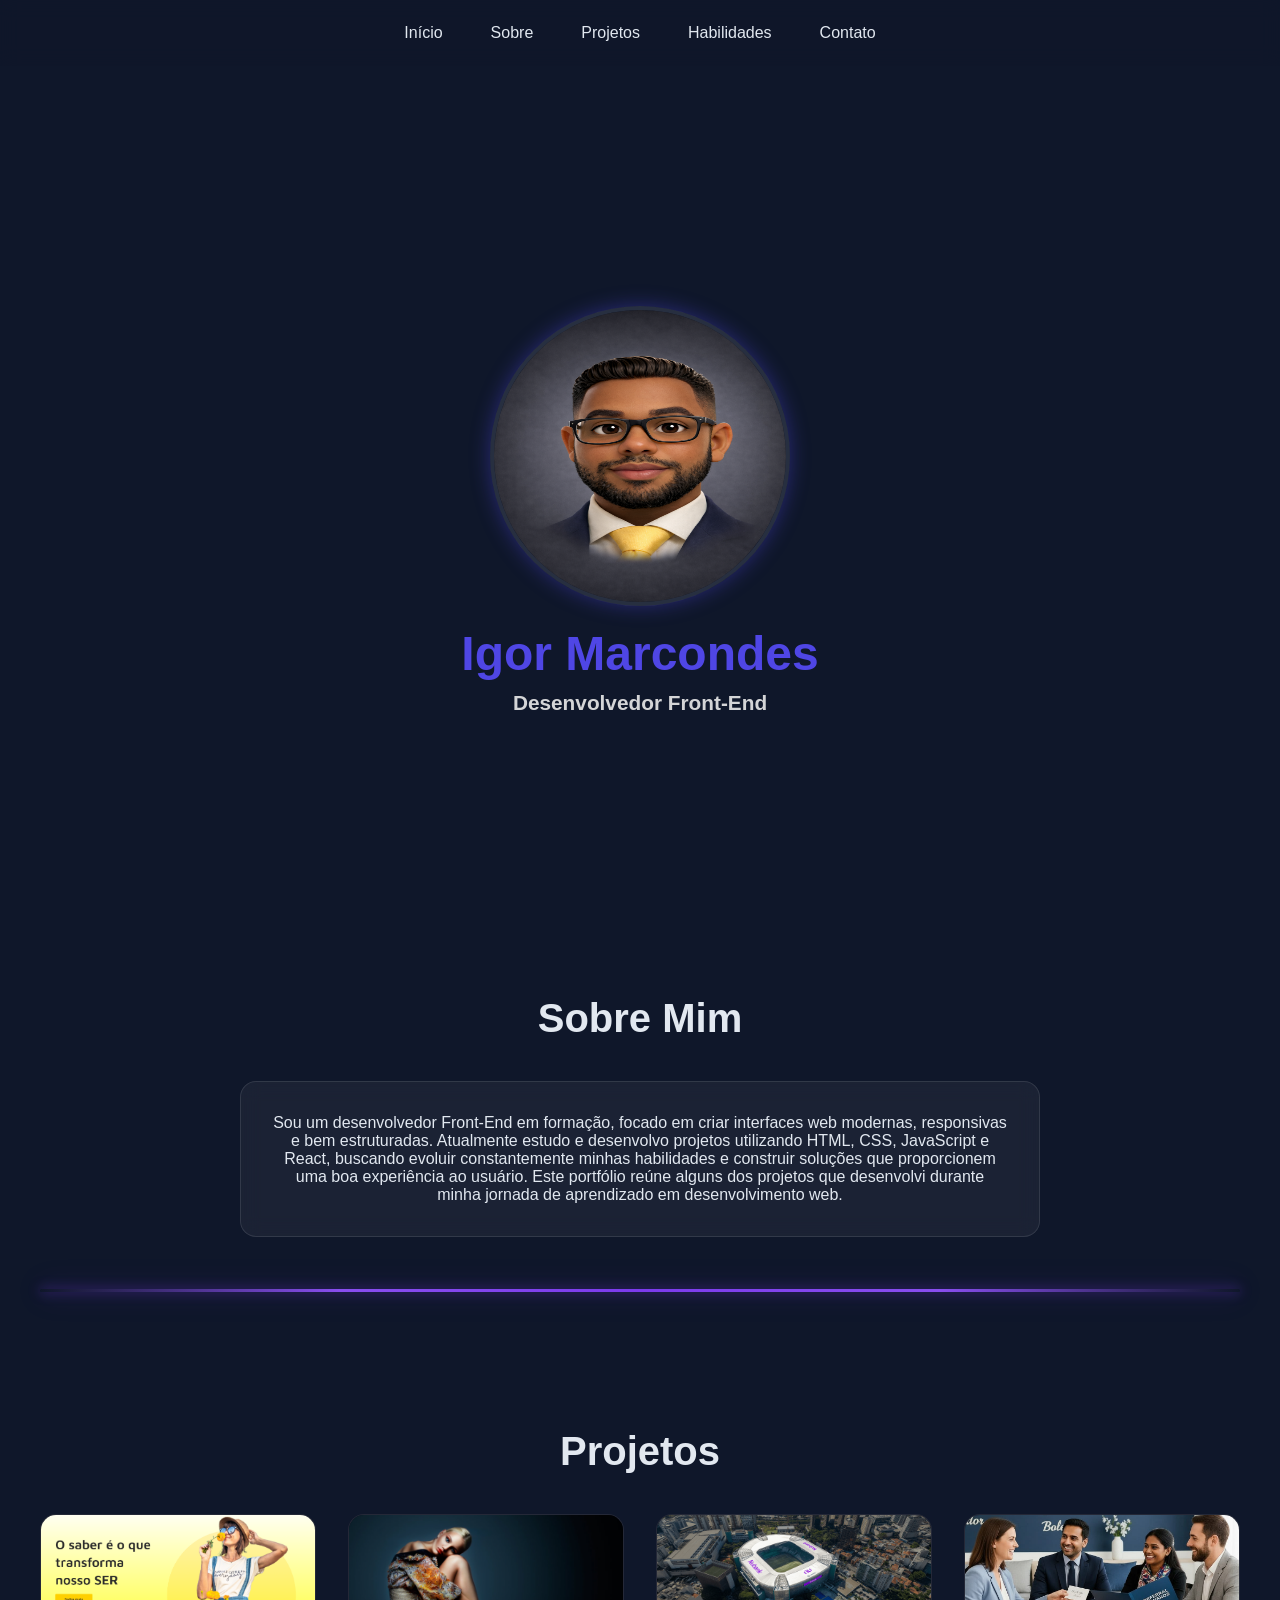
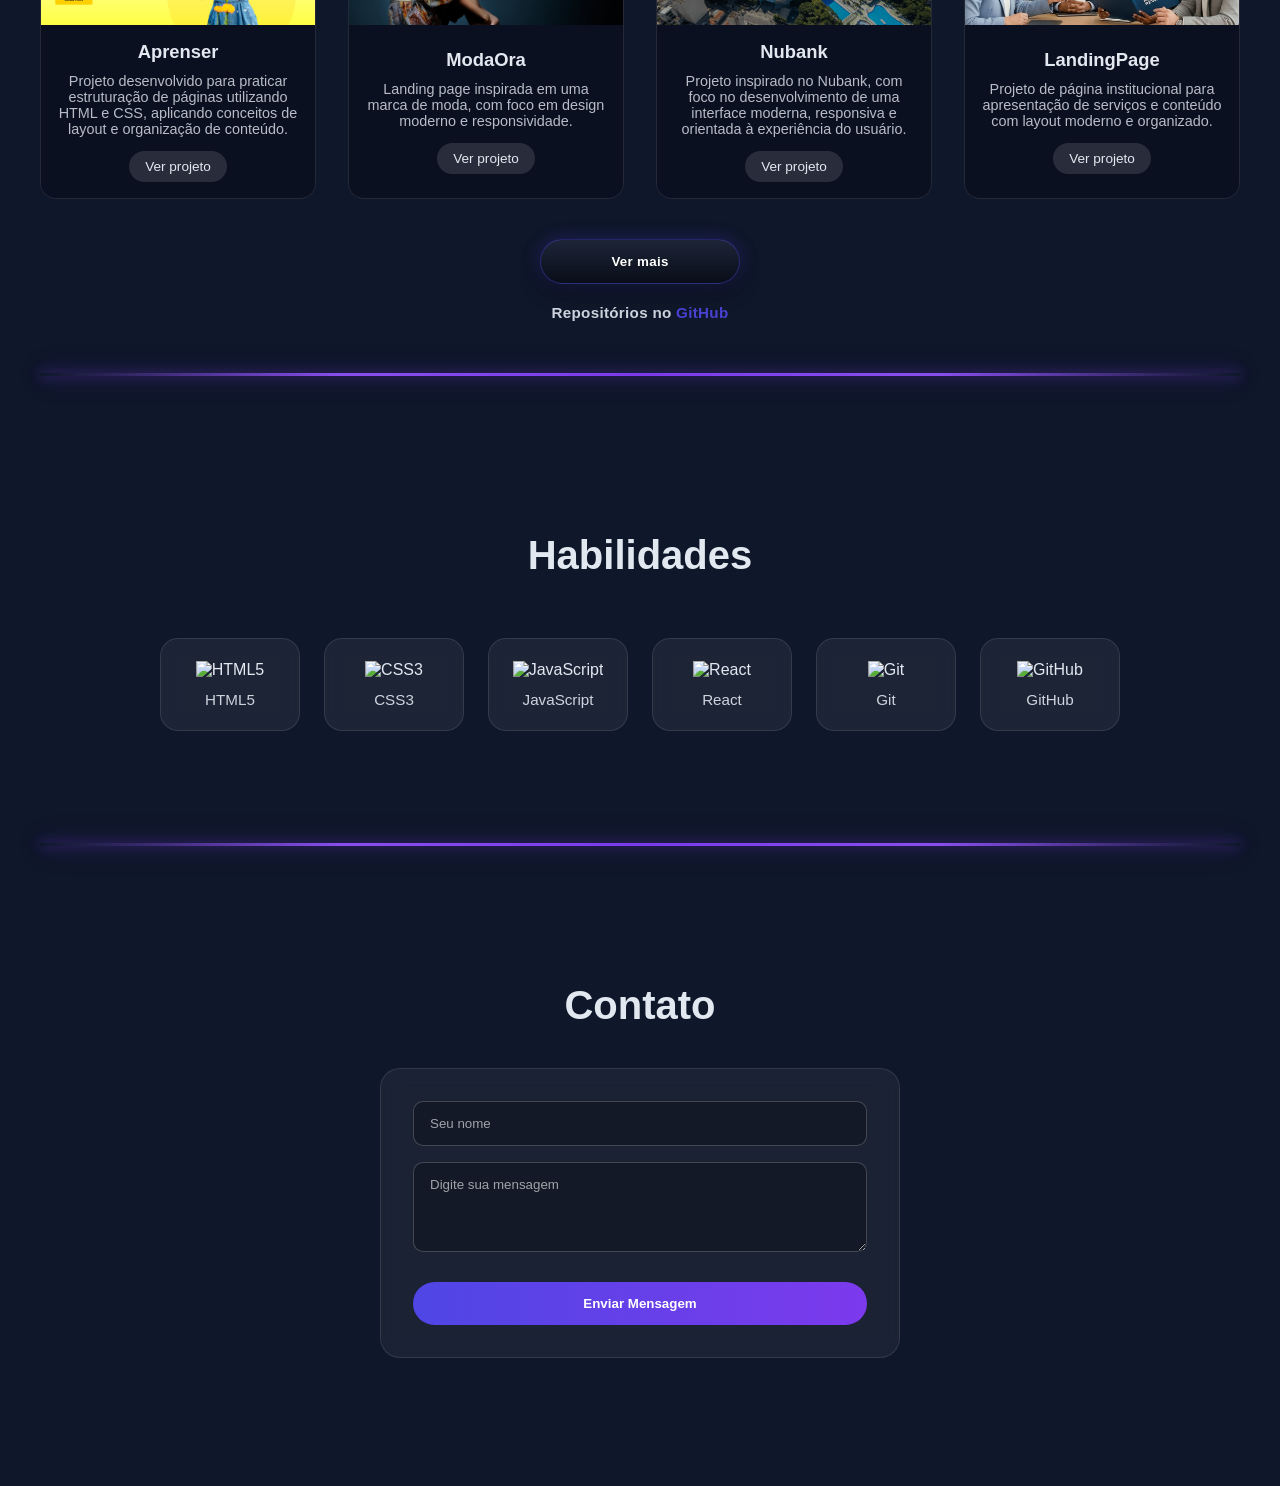
==== index.html @ 620fd0cf "commit" ====
<!DOCTYPE html>
<html lang="pt-BR">

<head>
    <meta charset="UTF-8">
    <meta name="viewport" content="width=device-width, initial-scale=1.0">
    <title>Igor Marcondes | Portfólio</title>
    <link rel="stylesheet" href="assets/css/style.css">
    <script src="assets/js/script.js" defer></script>


</head>

<body>



    <!-- ================= NAV ================= -->
    <nav class="navegacao">
        <ul class="menu">
            <li><a href="#inicio" class="menu-link">Início</a></li>
            <li><a href="#sobre" class="menu-link">Sobre</a></li>
            <li><a href="#projetos" class="menu-link">Projetos</a></li>
            <li><a href="#skills" class="menu-link">Habilidades</a></li>
            <li><a href="#contato" class="menu-link">Contato</a></li>
        </ul>
    </nav>

    <!-- ================= HEADER ================= -->
    <header id="inicio" class="cabecalho">
        <img src="assets/img/imagem05.png" alt="Foto de Igor Marcondes" class="foto-perfil">
        <h1>Igor Marcondes</h1>
        <p class="cabecalho-sub-titulo">Desenvolvedor Front-End</p>
    </header>

    <!-- ================= SOBRE ================= -->
    <section id="sobre" class="sobre">
        <h2 class="sobre-titulo">Sobre Mim</h2>
        <div class="sobre-caixa">
            <p class="sobre-paragrafo">
                Sou um desenvolvedor Front-End em formação, focado em criar interfaces web modernas, responsivas e bem
                estruturadas.
                Atualmente estudo e desenvolvo projetos utilizando HTML, CSS, JavaScript e React, buscando evoluir
                constantemente minhas habilidades e construir soluções que proporcionem uma boa experiência ao usuário.
                Este portfólio reúne alguns dos projetos que desenvolvi durante minha jornada de aprendizado em
                desenvolvimento web.
            </p>
        </div>
    </section>

    <!-- ================= PROJETOS ================= -->
    <section class="projetos" id="projetos">
        <h2 class="projetos-titulo">Projetos</h2>

        <div class="projetos-caixa">
            <!-- visíveis -->
            <a href="projetos/ProjetoAprenser/index.html" target="_blank" class="projetos-card projetos-card-link">
                <img src="assets/img/preview-aprenser.png" alt="Preview do Projeto Aprenser"
                    class="projeto-img aprenser">
                <div class="projeto-info">
                    <h3>Aprenser</h3>
                    <p>Projeto desenvolvido para praticar estruturação de páginas utilizando HTML e
                        CSS, aplicando conceitos de layout e organização de conteúdo.</p>
                    <span class="projeto-botao">Ver projeto</span>
                </div>
            </a>

            <a href="projetos/ProjetoModaOra/final/index.html" target="_blank" class="projetos-card projetos-card-link">
                <img src="assets/img/preview-modaora.png" alt="Preview do Projeto ModaOra" class="projeto-img">
                <div class="projeto-info">
                    <h3>ModaOra</h3>
                    <p>Landing page inspirada em uma marca de moda, com foco em design moderno e
                        responsividade.</p>
                    <span class="projeto-botao">Ver projeto</span>
                </div>
            </a>

            <a href="projetos/Nubank/index.html" target="_blank" class="projetos-card projetos-card-link">
                <img src="assets/img/preview.png" alt="Preview do Projeto Nubank" class="projeto-img nubank">
                <div class="projeto-info">
                    <h3>Nubank</h3>
                    <p>Projeto inspirado no Nubank, com foco no desenvolvimento de uma interface moderna, responsiva e
                        orientada à experiência do usuário.</p>
                    <span class="projeto-botao">Ver projeto</span>
                </div>
            </a>

            <a href="projetos/Landing-page/index.html" target="_blank" class="projetos-card projetos-card-link">
                <img src="assets/img/preview-land.png" alt="Projeto nossos vlore" class="projeto-img landing">
                <div class="projeto-info">
                    <h3>LandingPage</h3>
                    <p>Projeto de página institucional para apresentação de serviços e conteúdo com
                        layout moderno e organizado.</p>
                    <span class="projeto-botao">Ver projeto</span>
                </div>
            </a>

            <!-- extras (começam escondidos) -->
            <div class="projetos-card hidden">
                <span class="em-breve">EM BREVE</span>
            </div>

            <div class="projetos-card hidden">
                <span class="em-breve">EM BREVE</span>
            </div>

            <div class="projetos-card hidden">
                <span class="em-breve">EM BREVE</span>
            </div>

            <div class="projetos-card hidden">
                <span class="em-breve">EM BREVE</span>
            </div>
        </div>

        <!-- BOTÃO VER MAIS / VER MENOS -->
        <div class="ver-mais-wrapper">
            <button id="btnVerMais" class="ver-mais-btn">Ver mais</button>
            <p class="ver-mais-texto">
                Repositórios no
                <a href="https://github.com/igormarcondesDev?tab=repositories" target="_blank">GitHub</a>
            </p>
        </div>
    </section>

    <!-- ================= HABILIDADES ================= -->
    <section class="skills" id="skills">
        <h1 class="skills-titulo">Habilidades</h1>

        <div class="skills-container">
            <div class="skill">
                <img src="https://cdn.jsdelivr.net/gh/devicons/devicon/icons/html5/html5-original.svg" alt="HTML5">
                <span>HTML5</span>
            </div>

            <div class="skill">
                <img src="https://cdn.jsdelivr.net/gh/devicons/devicon/icons/css3/css3-original.svg" alt="CSS3">
                <span>CSS3</span>
            </div>

            <div class="skill">
                <img src="https://cdn.jsdelivr.net/gh/devicons/devicon/icons/javascript/javascript-original.svg"
                    alt="JavaScript">
                <span>JavaScript</span>
            </div>

            <div class="skill">
                <img src="https://cdn.jsdelivr.net/gh/devicons/devicon/icons/react/react-original.svg" alt="React">
                <span>React</span>
            </div>

            <div class="skill">
                <img src="https://cdn.jsdelivr.net/gh/devicons/devicon/icons/git/git-original.svg" alt="Git">
                <span>Git</span>
            </div>

            <div class="skill">
                <img src="https://cdn.jsdelivr.net/gh/devicons/devicon/icons/github/github-original.svg" alt="GitHub">
                <span>GitHub</span>
            </div>
        </div>
    </section>

    <!-- ================= CONTATO ================= -->
    <section id="contato" class="contatos">
        <h2 class="contatos-titulo">Contato</h2>

        <form class="formulario-contato" id="formulario">
            <div class="grupo-form">
                <input type="text" id="nome" class="campo-form" placeholder="Seu nome" required>
            </div>

            <div class="grupo-form">
                <textarea id="mensagem" class="campo-form" rows="4" placeholder="Digite sua mensagem"
                    required></textarea>
            </div>

            <button type="submit" class="botao-form">
                Enviar Mensagem
            </button>
        </form>
    </section>

</body>

</html>
---- assets/css/style.css ----
/* RESET */
* {
    margin: 0;
    padding: 0;
    box-sizing: border-box;
    font-family: 'Segoe UI', sans-serif;
}

html {
    overflow-x: hidden;
    scroll-behavior: smooth;
}

:root {
    --primaria: #4f46e5;
    --secundaria: #7c3aed;
    --escuro: #0f172a;
    --maisEscuro: #0a0f1c;
    --claro: #e2e8f0;
    --vidro: rgba(255, 255, 255, 0.1);
}

body {
    background-color: var(--escuro);
    color: var(--claro);
    overflow-x: hidden;
}

/* ================= NAV ================= */
.navegacao {
    position: fixed;
    top: 0;
    width: 100%;
    padding: 1.5rem;
    background: rgba(15, 23, 42, 0.8);
    backdrop-filter: blur(10px);
    z-index: 100;
}

.menu {
    display: flex;
    justify-content: center;
    gap: 3rem;
    list-style: none;
}

.menu-link {
    color: var(--claro);
    text-decoration: none;
    position: relative;
    font-weight: 500;
    padding: 0.5rem 0;
}

.menu-link::after {
    content: "";
    position: absolute;
    left: 0;
    bottom: -5px;
    width: 0;
    height: 3px;
    background: linear-gradient(90deg, var(--primaria), var(--secundaria));
    transition: 0.3s;
    border-radius: 4px;
    box-shadow: 0 0 10px var(--secundaria);
}

.menu-link:hover::after {
    width: 100%;
}

/* ================= HEADER ================= */
.cabecalho {
    min-height: 100vh;
    display: flex;
    flex-direction: column;
    justify-content: center;
    align-items: center;
    padding-top: 120px;
    text-align: center;
}

.foto-perfil {
    width: 300px;
    height: 300px;
    border-radius: 50%;
    border: 4px solid var(--vidro);
    box-shadow: 0 0 20px rgba(79, 70, 229, 0.4);
    animation: flutuar 3s ease-in-out infinite;
}

h1 {
    font-size: 3rem;
    color: var(--primaria);
    margin: 20px 0 10px;
}

.cabecalho-sub-titulo {
    font-size: 1.3rem;
    font-weight: 700;
    color: #eaeaea;
    opacity: 0.9;
}

/* ================= SEÇÕES BASE & TÍTULOS ================= */
.sobre,
.projetos,
.skills {
    padding: 6rem 2rem;
}

/* Contatos tem um padding-bottom maior conforme sua última edição */
.contatos {
    padding: 6rem 2rem 8rem;
}

.sobre-titulo,
.projetos-titulo,
.skills-titulo,
.contatos-titulo {
    text-align: center;
    font-size: 2.5rem;
    margin-bottom: 40px;
    color: var(--claro);
}

.sobre-caixa {
    max-width: 800px;
    margin: auto;
    padding: 2rem;
    background: rgba(255, 255, 255, 0.05);
    border: 1px solid var(--vidro);
    border-radius: 16px;
    backdrop-filter: blur(10px);
    text-align: center;
}

/* ================= PROJETOS ================= */
.projetos-caixa {
    display: grid;
    grid-template-columns: repeat(auto-fit, minmax(260px, 1fr));
    gap: 2rem;
    max-width: 1200px;
    margin: auto;
    align-items: stretch;
}

.projetos-card {
    position: relative;
    min-height: 110px;
    background: #0b1020;
    border-radius: 16px;
    overflow: hidden;
    border: 1px solid var(--vidro);
    transition: 0.4s;

    display: flex;
    align-items: center;
    justify-content: center;
}

.projetos-card:has(.em-breve) {
    min-height: 240px;
}

.projetos-card:hover {
    transform: translateY(-5px);
    box-shadow:
        inset 0 0 0 1px rgba(255, 255, 255, 0.15),
        0 10px 30px color-mix(in srgb, var(--secundaria), transparent 55%);
}

.projetos-card-link {
    text-decoration: none;
    color: inherit;
    display: flex;
    flex-direction: column;
    width: 100%;
    height: 100%;
}

.projeto-img.aprenser {
    object-position: right center;
}

.projeto-img.flexbox {
    object-fit: fill;
    object-position: center;
}

.projeto-img.landing {
    object-position: right center;
}

.projeto-img {
    width: 100%;
    height: 110px;
    object-fit: cover;
    object-position: center;
    display: block;
}

.projeto-info {
    flex: 1;
    padding: 16px;
    background: #0b1020;

    display: flex;
    flex-direction: column;
    justify-content: center;
    align-items: center;
    text-align: center;
}

.projeto-info h3 {
    margin-bottom: 10px;
    font-size: 1.15rem;
}

.projeto-info p {
    font-size: 0.9rem;
    opacity: 0.8;
    margin-bottom: 14px;
}

.projeto-botao {
    padding: 8px 16px;
    border-radius: 999px;
    background: rgba(255, 255, 255, 0.12);
    font-size: 0.85rem;
}

/* ================= ESCONDER PROJETOS ================= */

.hidden {
    display: none;
}

/* ================= CARD EM BREVE ================= */

.projetos-card .em-breve {
    position: absolute;
    top: 50%;
    left: 50%;
    width: 150%;

    transform: translate(-50%, -50%) rotate(-35deg);

    background: var(--secundaria);
    color: #fff;
    text-align: center;
    font-weight: 700;
    letter-spacing: 2px;
    padding: 10px 0;
    font-size: 0.95rem;

    pointer-events: none;
}

/* ================= BOTÃO VER MAIS ================= */
.ver-mais-btn {
    padding: 14px 70px;
    border-radius: 999px;
    border: 1px solid color-mix(in srgb, var(--primaria), transparent 60%);
    background: linear-gradient(to bottom,
            rgba(255, 255, 255, 0.06),
            rgba(0, 0, 0, 0.4));

    color: #fff;
    font-weight: 700;
    letter-spacing: 0.3px;
    cursor: pointer;

    box-shadow:
        0 8px 20px rgba(0, 0, 0, 0.4),
        0 0 18px color-mix(in srgb, var(--primaria), transparent 70%);

    transition: transform .2s ease, box-shadow .2s ease, border-color .2s ease;
}

.ver-mais-btn:hover {
    transform: translateY(-2px);
    border-color: var(--primaria);
    box-shadow:
        0 12px 28px rgba(0, 0, 0, 0.55),
        0 0 28px color-mix(in srgb, var(--primaria), transparent 55%);
}

.ver-mais-btn:active {
    transform: translateY(0);
}

/* ================= CENTRALIZAR BOTÃO VER MAIS ================= */
.ver-mais-wrapper {
    display: flex;
    flex-direction: column;
    align-items: center;
    /* centraliza horizontalmente */
    justify-content: center;
    text-align: center;
    /* centraliza o texto "Repositórios no GitHub" */
    margin-top: 40px;
    /* ajusta o espaçamento se quiser */
}

.ver-mais-texto {
    margin-top: 20px;
    font-size: 0.95rem;
    /* um pouco maior */
    font-weight: 700;
    /* mais legível */
    letter-spacing: 0.3px;
    /* menos espaçamento */
    text-transform: none;
    /* tira o CAPS */
    opacity: 0.9;
    color: var(--claro);
}

/* ================= REPOSITORIOS GITHUB ================= */
.ver-mais-texto a {
    color: var(--primaria);
    text-decoration: none;
    font-weight: bold;
}

.ver-mais-texto a:hover {
    text-decoration: underline;
}

/* ================= HABILIDADES ================= */
.skills-container {
    display: flex;
    justify-content: center;
    align-items: center;
    gap: 24px;
    flex-wrap: nowrap;
    max-width: 100%;
    overflow-x: auto;
    overflow-y: visible;
    /* Mantém visível no eixo Y para não cortar a sombra */
    padding: 20px 10px;
    /* Espaço extra para a sombra não cortar */
    margin: 0 auto 40px;
}

.skill {
    min-width: 140px;
    flex: 0 0 auto;
    position: relative;
    background: rgba(255, 255, 255, 0.06);
    border: 1px solid var(--vidro);
    border-radius: 18px;
    padding: 22px 16px;
    text-align: center;
    backdrop-filter: blur(10px);
    transition: transform 0.2s ease, box-shadow 0.2s ease;
    will-change: transform;
}

.skill:hover {
    transform: translateY(-4px);
    box-shadow: 0 12px 30px rgba(0, 0, 0, 0.25);
}

.skill img {
    width: 56px;
    height: 56px;
    object-fit: contain;
    margin-bottom: 12px;
}

.skill span {
    display: block;
    font-size: 0.95rem;
    opacity: 0.9;
}

/* ================= CONTATO ================= */
.formulario-contato {
    max-width: 520px;
    margin: 0 auto;
    background: rgba(255, 255, 255, 0.05);
    border: 1px solid var(--vidro);
    border-radius: 20px;
    padding: 32px;
    backdrop-filter: blur(10px);
    display: flex;
    flex-direction: column;
    gap: 16px;
}

.campo-form {
    width: 100%;
    padding: 14px 16px;
    border-radius: 10px;
    border: 1px solid rgba(255, 255, 255, 0.2);
    background: rgba(0, 0, 0, 0.25);
    color: #fff;
    outline: none;
    transition: 0.3s;
}

.campo-form::placeholder {
    color: rgba(255, 255, 255, 0.6);
}

.campo-form:focus {
    border-color: var(--primaria);
    box-shadow: 0 0 0 2px rgba(79, 70, 229, 0.3);
}

.botao-form {
    margin-top: 10px;
    padding: 14px;
    border-radius: 999px;
    border: none;
    cursor: pointer;
    background: linear-gradient(90deg, var(--primaria), var(--secundaria));
    color: #fff;
    font-weight: 600;
    transition: 0.25s;
}

.botao-form:hover {
    transform: translateY(-2px);
    box-shadow: 0 0 20px rgba(124, 58, 237, 0.4);
}

/* ================= FUNDO E ANIMAÇÕES ================= */
.particulas {
    position: fixed;
    width: 100%;
    height: 100%;
    z-index: -1;
    background:
        radial-gradient(circle at 10% 20%, var(--primaria) 0%, transparent 25%),
        radial-gradient(circle at 90% 80%, var(--secundaria) 0%, transparent 25%),
        var(--maisEscuro);
    opacity: 0.4;
}

@keyframes flutuar {

    0%,
    100% {
        transform: translateY(0);
    }

    50% {
        transform: translateY(-15px);
    }
}


/* ================= DIVISOR AUTOMÁTICO ENTRE SEÇÕES (FINO + COR MAIS FORTE) ================= */
section {
    position: relative;
}

section:not(:first-of-type)::before {
    content: "";
    position: absolute;
    top: -44px;
    left: 50%;
    transform: translateX(-50%);

    width: 100%;
    max-width: 1200px;
    height: 3px;
    /* um pouquinho mais visível */

    /* centro mais “colorido” */
    background: linear-gradient(to right,
            transparent,
            color-mix(in srgb, var(--secundaria), white 10%),
            var(--secundaria),
            color-mix(in srgb, var(--secundaria), white 10%),
            transparent);

    border-radius: 999px;

    /* glow mais forte com a sua cor */
    box-shadow:
        0 0 12px color-mix(in srgb, var(--secundaria), transparent 40%),
        0 0 28px color-mix(in srgb, var(--secundaria), transparent 60%);

    opacity: 1;
}

/* REMOVE A BARRA DE ROLAGEM HORIZONTAL */
html,
body {
    overflow-x: hidden;
}

/* Remove a barra no Chrome, Edge, Safari */
::-webkit-scrollbar:horizontal {
    height: 0;
}

/* Remove a barra no Firefox */
* {
    scrollbar-width: none;
    /* remove todas */
}

/* Se quiser manter a vertical no Firefox e remover só a horizontal */
@supports (scrollbar-width: thin) {
    body {
        scrollbar-width: auto;
    }
}
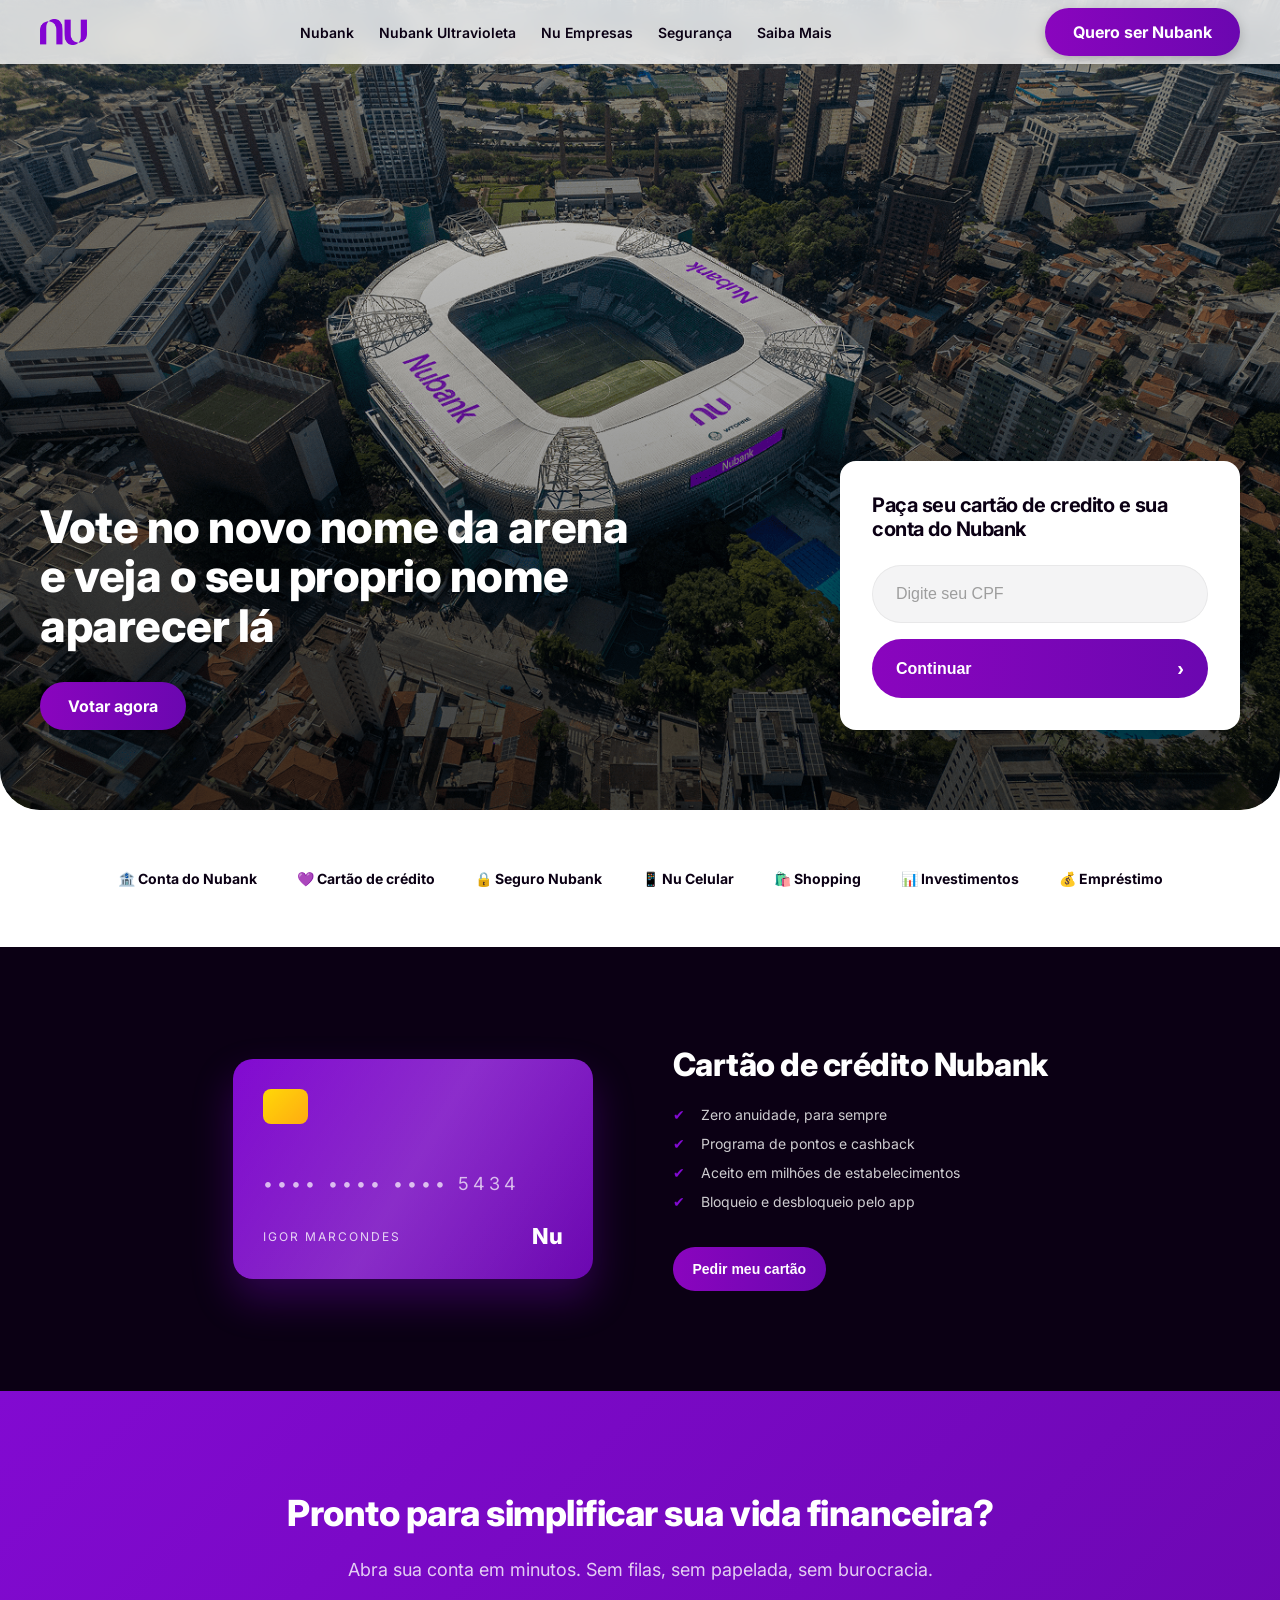
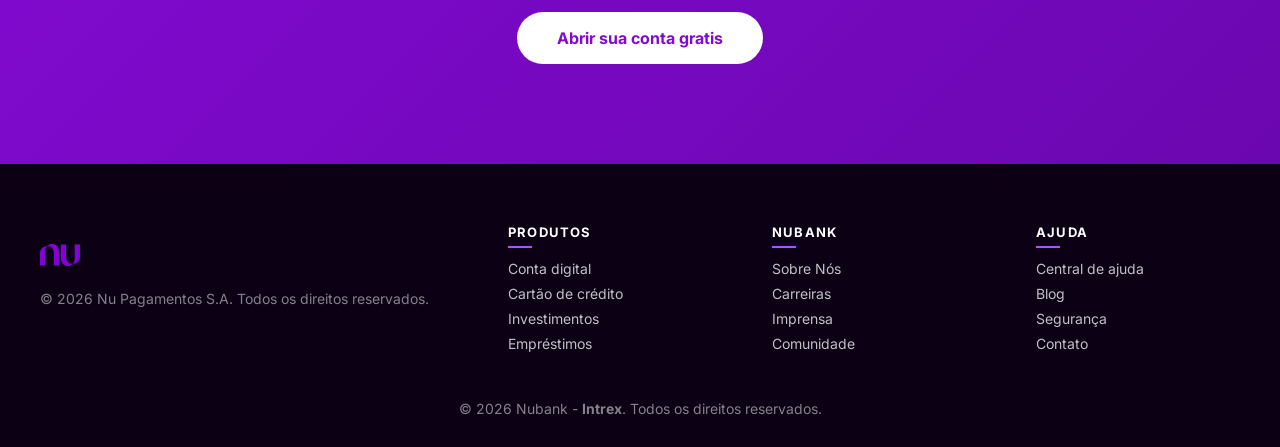
==== commit cf28cd95: "feat: initial commit - projeto nubank" ====
--- a/index.html
+++ b/index.html
@@ -1,186 +1,122 @@
 <!DOCTYPE html>
-<html lang="pt-BR">
+<html lang="pt-br">
 
 <head>
     <meta charset="UTF-8">
     <meta name="viewport" content="width=device-width, initial-scale=1.0">
-    <title>Igor Marcondes | Portfólio</title>
-    <link rel="stylesheet" href="assets/css/style.css">
-    <script src="assets/js/script.js" defer></script>
-
-
+    <link href="https://fonts.googleapis.com/css2?family=Inter:wght@300;400;500;600;700&display=swap" rel="stylesheet">
+    <link rel="stylesheet" href="css/style.css">
+    <title>Nubank</title>
 </head>
 
 <body>
-
-
-
-    <!-- ================= NAV ================= -->
-    <nav class="navegacao">
-        <ul class="menu">
-            <li><a href="#inicio" class="menu-link">Início</a></li>
-            <li><a href="#sobre" class="menu-link">Sobre</a></li>
-            <li><a href="#projetos" class="menu-link">Projetos</a></li>
-            <li><a href="#skills" class="menu-link">Habilidades</a></li>
-            <li><a href="#contato" class="menu-link">Contato</a></li>
-        </ul>
-    </nav>
-
-    <!-- ================= HEADER ================= -->
-    <header id="inicio" class="cabecalho">
-        <img src="assets/img/imagem05.png" alt="Foto de Igor Marcondes" class="foto-perfil">
-        <h1>Igor Marcondes</h1>
-        <p class="cabecalho-sub-titulo">Desenvolvedor Front-End</p>
+    <header>
+        <img src="img/logo.png" alt="logo nubank" class="logo-img">
+        <nav>
+            <a href="#">Nubank</a>
+            <a href="#">Nubank Ultravioleta</a>
+            <a href="#">Nu Empresas</a>
+            <a href="#">Segurança</a>
+            <a href="#">Saiba Mais</a>
+        </nav>
+        <a href="#" class="btn-nubank">Quero ser Nubank</a>
     </header>
 
-    <!-- ================= SOBRE ================= -->
-    <section id="sobre" class="sobre">
-        <h2 class="sobre-titulo">Sobre Mim</h2>
-        <div class="sobre-caixa">
-            <p class="sobre-paragrafo">
-                Sou um desenvolvedor Front-End em formação, focado em criar interfaces web modernas, responsivas e bem
-                estruturadas.
-                Atualmente estudo e desenvolvo projetos utilizando HTML, CSS, JavaScript e React, buscando evoluir
-                constantemente minhas habilidades e construir soluções que proporcionem uma boa experiência ao usuário.
-                Este portfólio reúne alguns dos projetos que desenvolvi durante minha jornada de aprendizado em
-                desenvolvimento web.
-            </p>
-        </div>
-    </section>
-
-    <!-- ================= PROJETOS ================= -->
-    <section class="projetos" id="projetos">
-        <h2 class="projetos-titulo">Projetos</h2>
-
-        <div class="projetos-caixa">
-            <!-- visíveis -->
-            <a href="projetos/ProjetoAprenser/index.html" target="_blank" class="projetos-card projetos-card-link">
-                <img src="assets/img/preview-aprenser.png" alt="Preview do Projeto Aprenser"
-                    class="projeto-img aprenser">
-                <div class="projeto-info">
-                    <h3>Aprenser</h3>
-                    <p>Projeto desenvolvido para praticar estruturação de páginas utilizando HTML e
-                        CSS, aplicando conceitos de layout e organização de conteúdo.</p>
-                    <span class="projeto-botao">Ver projeto</span>
-                </div>
-            </a>
-
-            <a href="projetos/ProjetoModaOra/final/index.html" target="_blank" class="projetos-card projetos-card-link">
-                <img src="assets/img/preview-modaora.png" alt="Preview do Projeto ModaOra" class="projeto-img">
-                <div class="projeto-info">
-                    <h3>ModaOra</h3>
-                    <p>Landing page inspirada em uma marca de moda, com foco em design moderno e
-                        responsividade.</p>
-                    <span class="projeto-botao">Ver projeto</span>
-                </div>
-            </a>
-
-            <a href="projetos/Nubank/index.html" target="_blank" class="projetos-card projetos-card-link">
-                <img src="assets/img/preview.png" alt="Preview do Projeto Nubank" class="projeto-img nubank">
-                <div class="projeto-info">
-                    <h3>Nubank</h3>
-                    <p>Projeto inspirado no Nubank, com foco no desenvolvimento de uma interface moderna, responsiva e
-                        orientada à experiência do usuário.</p>
-                    <span class="projeto-botao">Ver projeto</span>
-                </div>
-            </a>
-
-            <a href="projetos/Landing-page/index.html" target="_blank" class="projetos-card projetos-card-link">
-                <img src="assets/img/preview-land.png" alt="Projeto nossos vlore" class="projeto-img landing">
-                <div class="projeto-info">
-                    <h3>LandingPage</h3>
-                    <p>Projeto de página institucional para apresentação de serviços e conteúdo com
-                        layout moderno e organizado.</p>
-                    <span class="projeto-botao">Ver projeto</span>
-                </div>
-            </a>
-
-            <!-- extras (começam escondidos) -->
-            <div class="projetos-card hidden">
-                <span class="em-breve">EM BREVE</span>
+    <section class="hero">
+        <div class="hero-content">
+            <div class="hero-text">
+                <h1>Vote no novo nome da arena e veja o seu proprio nome aparecer lá</h1>
+                <a href="#" class="btn-nubank">Votar agora</a>
             </div>
 
-            <div class="projetos-card hidden">
-                <span class="em-breve">EM BREVE</span>
-            </div>
-
-            <div class="projetos-card hidden">
-                <span class="em-breve">EM BREVE</span>
-            </div>
-
-            <div class="projetos-card hidden">
-                <span class="em-breve">EM BREVE</span>
-            </div>
-        </div>
-
-        <!-- BOTÃO VER MAIS / VER MENOS -->
-        <div class="ver-mais-wrapper">
-            <button id="btnVerMais" class="ver-mais-btn">Ver mais</button>
-            <p class="ver-mais-texto">
-                Repositórios no
-                <a href="https://github.com/igormarcondesDev?tab=repositories" target="_blank">GitHub</a>
-            </p>
-        </div>
-    </section>
-
-    <!-- ================= HABILIDADES ================= -->
-    <section class="skills" id="skills">
-        <h1 class="skills-titulo">Habilidades</h1>
-
-        <div class="skills-container">
-            <div class="skill">
-                <img src="https://cdn.jsdelivr.net/gh/devicons/devicon/icons/html5/html5-original.svg" alt="HTML5">
-                <span>HTML5</span>
-            </div>
-
-            <div class="skill">
-                <img src="https://cdn.jsdelivr.net/gh/devicons/devicon/icons/css3/css3-original.svg" alt="CSS3">
-                <span>CSS3</span>
-            </div>
-
-            <div class="skill">
-                <img src="https://cdn.jsdelivr.net/gh/devicons/devicon/icons/javascript/javascript-original.svg"
-                    alt="JavaScript">
-                <span>JavaScript</span>
-            </div>
-
-            <div class="skill">
-                <img src="https://cdn.jsdelivr.net/gh/devicons/devicon/icons/react/react-original.svg" alt="React">
-                <span>React</span>
-            </div>
-
-            <div class="skill">
-                <img src="https://cdn.jsdelivr.net/gh/devicons/devicon/icons/git/git-original.svg" alt="Git">
-                <span>Git</span>
-            </div>
-
-            <div class="skill">
-                <img src="https://cdn.jsdelivr.net/gh/devicons/devicon/icons/github/github-original.svg" alt="GitHub">
-                <span>GitHub</span>
+            <div class="hero-card">
+                <h3>Paça seu cartão de credito e sua conta do Nubank</h3>
+                <input type="text" placeholder="Digite seu CPF">
+                <button class="btn-confirm">Continuar<span class="arrow">›</span></button>
             </div>
         </div>
     </section>
 
-    <!-- ================= CONTATO ================= -->
-    <section id="contato" class="contatos">
-        <h2 class="contatos-titulo">Contato</h2>
+    <section class="services">
+        <a href="#">🏦 Conta do Nubank</a>
+        <a href="#">💜 Cartão de crédito</a>
+        <a href="#">🔒 Seguro Nubank</a>
+        <a href="#">📱 Nu Celular</a>
+        <a href="#">🛍️ Shopping</a>
+        <a href="#">📊 Investimentos</a>
+        <a href="#">💰 Empréstimo</a>
+    </section>
 
-        <form class="formulario-contato" id="formulario">
-            <div class="grupo-form">
-                <input type="text" id="nome" class="campo-form" placeholder="Seu nome" required>
+    <section class="card-section">
+        <div class="credit-card">
+
+            <div class="card-chip"></div>
+
+            <div class="card-number">
+                •••• •••• •••• 5434
             </div>
 
-            <div class="grupo-form">
-                <textarea id="mensagem" class="campo-form" rows="4" placeholder="Digite sua mensagem"
-                    required></textarea>
+            <div class="card-footer">
+                <span class="name">IGOR MARCONDES</span>
+                <span class="brand">Nu</span>
             </div>
 
-            <button type="submit" class="botao-form">
-                Enviar Mensagem
-            </button>
-        </form>
+        </div>
+
+        <div class="card-text">
+            <h2>Cartão de crédito Nubank</h2>
+
+            <ul>
+                <li>Zero anuidade, para sempre</li>
+                <li>Programa de pontos e cashback</li>
+                <li>Aceito em milhões de estabelecimentos</li>
+                <li>Bloqueio e desbloqueio pelo app</li>
+            </ul>
+
+            <button class="btn-card">Pedir meu cartão</button>
+        </div>
     </section>
 
+    <section class="cta">
+        <h2>Pronto para simplificar sua vida financeira?</h2>
+        <p>Abra sua conta em minutos. Sem filas, sem papelada, sem burocracia.</p>
+        <a class="btn-cta" href="#">Abrir sua conta gratis</a>
+    </section>
+
+    <footer>
+        <div class="footer-top">
+            <div class="footer-child">
+                <img src="img/logo.png" alt="logo nubank" class="footer-logo">
+                <p>&copy; 2026 Nu Pagamentos S.A. Todos os direitos reservados.</p>
+            </div>
+
+            <div class="footer-links">
+                <h4>Produtos</h4>
+                <a href="#">Conta digital</a>
+                <a href="#">Cartão de crédito</a>
+                <a href="#">Investimentos</a>
+                <a href="#">Empréstimos</a>
+            </div>
+
+            <div class="footer-links">
+                <h4>Nubank</h4>
+                <a href="#">Sobre Nós</a>
+                <a href="#">Carreiras</a>
+                <a href="#">Imprensa</a>
+                <a href="#">Comunidade</a>
+            </div>
+
+            <div class="footer-links">
+                <h4>Ajuda</h4>
+                <a href="#">Central de ajuda</a>
+                <a href="#">Blog</a>
+                <a href="#">Segurança</a>
+                <a href="#">Contato</a>
+            </div>
+        </div>
+
+        <p class="footer-bottom">&copy; 2026 Nubank - <strong>Intrex</strong>. Todos os direitos reservados.</p>
+    </footer>
 </body>
 
 </html>
--- a/css/style.css
+++ b/css/style.css
@@ -0,0 +1,588 @@
+/* =========================
+   RESET & BASE
+========================= */
+* {
+    margin: 0;
+    padding: 0;
+    box-sizing: border-box;
+}
+
+:root {
+    --purple: #820AD1;
+    --purple-dark: #6B07B0;
+    --white: #FFFFFF;
+    --dark: #0B0014;
+    --gray-text: #6b6b6b;
+}
+
+body {
+    font-family: 'Inter', sans-serif;
+    color: var(--dark);
+}
+
+h1,
+h2,
+h3 {
+    font-weight: 600;
+    letter-spacing: -0.5px;
+}
+
+p {
+    font-weight: 400;
+    color: #111;
+}
+
+/* =========================
+   HEADER
+========================= */
+header {
+    position: fixed;
+    top: 0;
+    width: 100%;
+    height: 64px;
+    backdrop-filter: blur(10px);
+    display: flex;
+    justify-content: space-between;
+    align-items: center;
+    padding: 0 40px;
+    z-index: 99;
+    background-color: rgba(255, 255, 255, 0.8);
+}
+
+.logo-img {
+    height: 26px;
+}
+
+header nav {
+    display: flex;
+    gap: 25px;
+}
+
+header nav a {
+    color: var(--dark);
+    text-decoration: none;
+    font-size: 14px;
+    font-weight: 600;
+    cursor: pointer;
+}
+
+header nav a:hover {
+    color: var(--purple);
+}
+
+/* =========================
+   BUTTONS
+========================= */
+.btn-nubank {
+    background: linear-gradient(90deg, #8A05BE, #6B07B0);
+    color: var(--white);
+    padding: 14px 28px;
+    border-radius: 999px;
+    text-decoration: none;
+    font-size: 16px;
+    font-weight: 700;
+    display: inline-block;
+    box-shadow: 0 4px 12px rgba(0, 0, 0, 0.2);
+    transition: all 0.3s ease;
+}
+
+.btn-nubank:hover {
+    transform: translateY(-2px);
+    box-shadow: 0 6px 18px rgba(0, 0, 0, 0.25);
+    background: linear-gradient(90deg, #9B0FD1, #7A0BC0);
+}
+
+.btn-confirm {
+    width: 100%;
+    margin-top: 16px;
+    padding: 18px 24px;
+    border: none;
+    border-radius: 999px;
+    font-size: 16px;
+    font-weight: 700;
+    color: var(--white);
+    cursor: pointer;
+    background: linear-gradient(90deg, #8A05BE, #6B07B0);
+    display: flex;
+    align-items: center;
+    justify-content: space-between;
+    transition: all 0.3s ease;
+}
+
+.btn-confirm:hover {
+    transform: translateY(-2px);
+    background: linear-gradient(90deg, #9B0FD1, #7A0BC0);
+}
+
+.btn-card {
+    margin-top: 25px;
+    background: linear-gradient(90deg, #8A05BE, #6B07B0);
+    border: none;
+    border-radius: 999px;
+    padding: 14px 20px;
+    color: white;
+    font-weight: 700;
+    font-size: 14px;
+    cursor: pointer;
+    transition: 0.3s;
+}
+
+.btn-card:hover {
+    transform: translateY(-2px);
+    background: linear-gradient(90deg, #9B0FD1, #7A0BC0);
+}
+
+.cta .btn-cta {
+    display: inline-block;
+    background-color: var(--white);
+    color: var(--purple);
+    padding: 16px 40px;
+    border-radius: 40px;
+    font-size: 16px;
+    font-weight: 700;
+    text-decoration: none;
+    transition: all 0.5s ease;
+    cursor: pointer;
+}
+
+.cta .btn-cta:hover {
+    transform: translateY(-3px);
+    box-shadow: 0 8px 15px rgba(255, 255, 255, 0.3);
+}
+
+/* =========================
+   HERO
+========================= */
+.hero {
+    min-height: 90vh;
+    background: url(../img/fundo.png) center 85%/ cover no-repeat;
+    padding: 0 40px 80px;
+    display: flex;
+    align-items: flex-end;
+    overflow: hidden;
+    position: relative;
+    border-radius: 0 0 40px 40px;
+}
+
+.hero::before {
+    content: '';
+    position: absolute;
+    inset: 0;
+    border-radius: inherit;
+    background: linear-gradient(to bottom, rgba(0, 0, 0, 0.1), rgba(0, 0, 0, 0.6));
+}
+
+.hero-content {
+    max-width: 1200px;
+    width: 100%;
+    margin: 0 auto;
+    display: flex;
+    align-items: flex-end;
+    justify-content: space-between;
+    gap: 48px;
+    position: relative;
+    z-index: 1;
+}
+
+.hero-text {
+    max-width: 600px;
+}
+
+.hero-text h1 {
+    color: var(--white);
+    font-size: clamp(28px, 5vw, 45px);
+    font-size: 45px;
+    font-weight: 800;
+    line-height: 1.1;
+    margin-bottom: 32px;
+}
+
+/* HERO CARD */
+.hero-card {
+    background-color: var(--white);
+    border-radius: 16px;
+    padding: 32px;
+    box-shadow: 0 4px 20px rgba(0, 0, 0, 0.1);
+    max-width: 400px;
+}
+
+.hero-card h3 {
+    font-size: 20px;
+    font-weight: 700;
+    margin-bottom: 24px;
+}
+
+.hero-card label {
+    display: block;
+    font-size: 14px;
+    color: var(--gray-text);
+    margin-bottom: 8px;
+}
+
+.hero-card input {
+    width: 100%;
+    padding: 20px 24px;
+    border: none;
+    border-radius: 999px;
+    background-color: #f4f4f5;
+    font-size: 16px;
+    font-weight: 500;
+    color: #333;
+    outline: none;
+    box-shadow: inset 0 0 0 1px rgba(0, 0, 0, 0.05);
+    transition: all 0.2s ease;
+}
+
+.hero-card input::placeholder {
+    color: #9e9e9e;
+    font-weight: 500;
+}
+
+.hero-card input:focus {
+    box-shadow: 0 0 0 2px rgba(130, 10, 209, 0.2);
+    background-color: #fff;
+}
+
+.arrow {
+    font-size: 20px;
+}
+
+/* =========================
+   SERVICES
+========================= */
+.services {
+    padding: 60px 40px;
+    display: flex;
+    justify-content: center;
+    gap: 40px;
+    max-width: 1200px;
+    margin: 0 auto;
+}
+
+.services a {
+    display: flex;
+    gap: 8px;
+    align-items: center;
+    text-decoration: none;
+    color: var(--dark);
+    font-size: 14px;
+    font-weight: 700;
+}
+
+.services a span {
+    display: inline-flex;
+    align-items: center;
+}
+
+.services a:hover {
+    color: var(--purple);
+}
+
+/* =========================
+   CARD SECTION
+========================= */
+.card-section {
+    background-color: var(--dark);
+    padding: 100px 40px;
+    display: flex;
+    align-items: center;
+    justify-content: center;
+    gap: 80px;
+}
+
+/* CREDIT CARD */
+.credit-card {
+    width: 360px;
+    height: 220px;
+    border-radius: 20px;
+    background: linear-gradient(135deg, var(--purple), var(--purple-dark));
+    color: var(--white);
+    padding: 30px;
+    box-shadow: 0 20px 40px rgba(130, 10, 209, 0.3);
+    display: flex;
+    flex-direction: column;
+    justify-content: space-between;
+    position: relative;
+    overflow: hidden;
+}
+
+.credit-card::after {
+    content: '';
+    position: absolute;
+    inset: 0;
+    border-radius: 20px;
+    background: linear-gradient(120deg, transparent, rgba(255, 255, 255, 0.15), transparent);
+}
+
+.card-chip {
+    background: linear-gradient(135deg, #FFD700, #FFA500);
+    height: 35px;
+    width: 45px;
+    border-radius: 8px;
+    margin-bottom: 20px;
+}
+
+.card-number {
+    color: rgba(255, 255, 255, 0.7);
+    font-size: 18px;
+    letter-spacing: 4px;
+}
+
+.card-info span {
+    color: rgba(255, 255, 255, 0.7);
+    font-size: 14px;
+    text-transform: uppercase;
+    letter-spacing: 2px;
+}
+
+.card-footer {
+    display: flex;
+    justify-content: space-between;
+    align-items: center;
+}
+
+.name {
+    font-size: 12px;
+    letter-spacing: 2px;
+    text-transform: uppercase;
+    color: rgba(255, 255, 255, 0.8);
+}
+
+.brand {
+    font-size: 22px;
+    font-weight: 800;
+}
+
+/* CARD TEXT */
+.card-text {
+    max-width: 480px;
+}
+
+.card-text h2 {
+    color: var(--white);
+    font-size: 32px;
+    font-weight: 800;
+    line-height: 1.1;
+    margin-bottom: 24px;
+}
+
+.card-text p {
+    color: rgba(255, 255, 255, 0.7);
+    font-size: 16px;
+    line-height: 1.7;
+}
+
+.card-text ul {
+    list-style: none;
+    padding: 0;
+    margin: 0;
+}
+
+.card-text ul li {
+    position: relative;
+    padding-left: 28px;
+    margin-bottom: 12px;
+    font-size: 14px;
+    color: rgba(255, 255, 255, 0.8);
+}
+
+.card-text ul li::before {
+    content: "✔";
+    position: absolute;
+    left: 0;
+    top: 0;
+    color: var(--purple);
+    font-size: 14px;
+}
+
+/* =========================
+   CTA
+========================= */
+.cta {
+    padding: 100px 40px;
+    background: linear-gradient(135deg, var(--purple), var(--purple-dark));
+    text-align: center;
+}
+
+.cta h2 {
+    color: var(--white);
+    font-size: 36px;
+    font-weight: 800;
+    margin-bottom: 24px;
+}
+
+.cta p {
+    color: rgba(255, 255, 255, 0.8);
+    font-size: 18px;
+    margin-bottom: 32px;
+}
+
+/* =========================
+   FOOTER
+========================= */
+footer {
+    background-color: var(--dark);
+    padding: 60px 40px 30px;
+}
+
+.footer-top {
+    max-width: 1200px;
+    margin: 0 auto 40px;
+    display: flex;
+    gap: 60px;
+}
+
+.footer-logo {
+    height: 22px;
+    margin: 20px 0;
+}
+
+.footer-top h4 {
+    color: var(--white);
+    font-size: 13px;
+    font-weight: 700;
+    text-transform: uppercase;
+    letter-spacing: 1.2px;
+    margin-bottom: 12px;
+}
+
+.footer-top h4::after {
+    content: "";
+    display: block;
+    width: 24px;
+    height: 2px;
+    background: #a259ff;
+    margin-top: 6px;
+}
+
+.footer-top a {
+    display: block;
+    color: rgba(255, 255, 255, 0.75);
+    text-decoration: none;
+    font-size: 14px;
+    margin-bottom: 8px;
+    transition: all 0.3s ease;
+}
+
+.footer-top a:hover {
+    color: #a259ff;
+    transform: translateX(4px);
+}
+
+.footer-links {
+    flex: 1;
+}
+
+.footer-child {
+    flex: 2;
+}
+
+.footer-child p {
+    color: rgba(255, 255, 255, 0.5);
+    font-size: 14px;
+    margin-bottom: 20px;
+}
+
+.footer-bottom {
+    text-align: center;
+    color: rgba(255, 255, 255, 0.5);
+    font-size: 14px;
+}
+
+/* =========================
+   RESPONSIVO
+========================= */
+
+/* TABLET */
+@media (max-width: 992px) {
+
+    header {
+        padding: 0 20px;
+    }
+
+    .hero-content {
+        flex-direction: column;
+        align-items: flex-start;
+    }
+
+    .hero-text h1 {
+        font-size: 36px;
+    }
+
+    .services {
+        flex-wrap: wrap;
+        gap: 20px;
+    }
+
+    .card-section {
+        flex-direction: column;
+        gap: 40px;
+        text-align: center;
+    }
+
+    .footer-top {
+        flex-wrap: wrap;
+        gap: 30px;
+    }
+}
+
+/* MOBILE */
+@media (max-width: 600px) {
+
+    header {
+        padding: 0 16px;
+    }
+
+    header nav {
+        display: none;
+        /* depois pode virar menu hamburguer */
+    }
+
+    .hero {
+        padding: 0 20px 60px;
+    }
+
+    .hero-text h1 {
+        font-size: 28px;
+    }
+
+    .hero-card {
+        max-width: 100%;
+        padding: 24px;
+    }
+
+    .services {
+        padding: 40px 20px;
+        flex-direction: column;
+        align-items: flex-start;
+    }
+
+    .card-section {
+        padding: 60px 20px;
+    }
+
+    .credit-card {
+        width: 100%;
+        max-width: 320px;
+    }
+
+    .cta {
+        padding: 60px 20px;
+    }
+
+    .cta h2 {
+        font-size: 26px;
+    }
+
+    .cta p {
+        font-size: 16px;
+    }
+
+    footer {
+        padding: 40px 20px;
+    }
+
+    .footer-top {
+        flex-direction: column;
+    }
+}
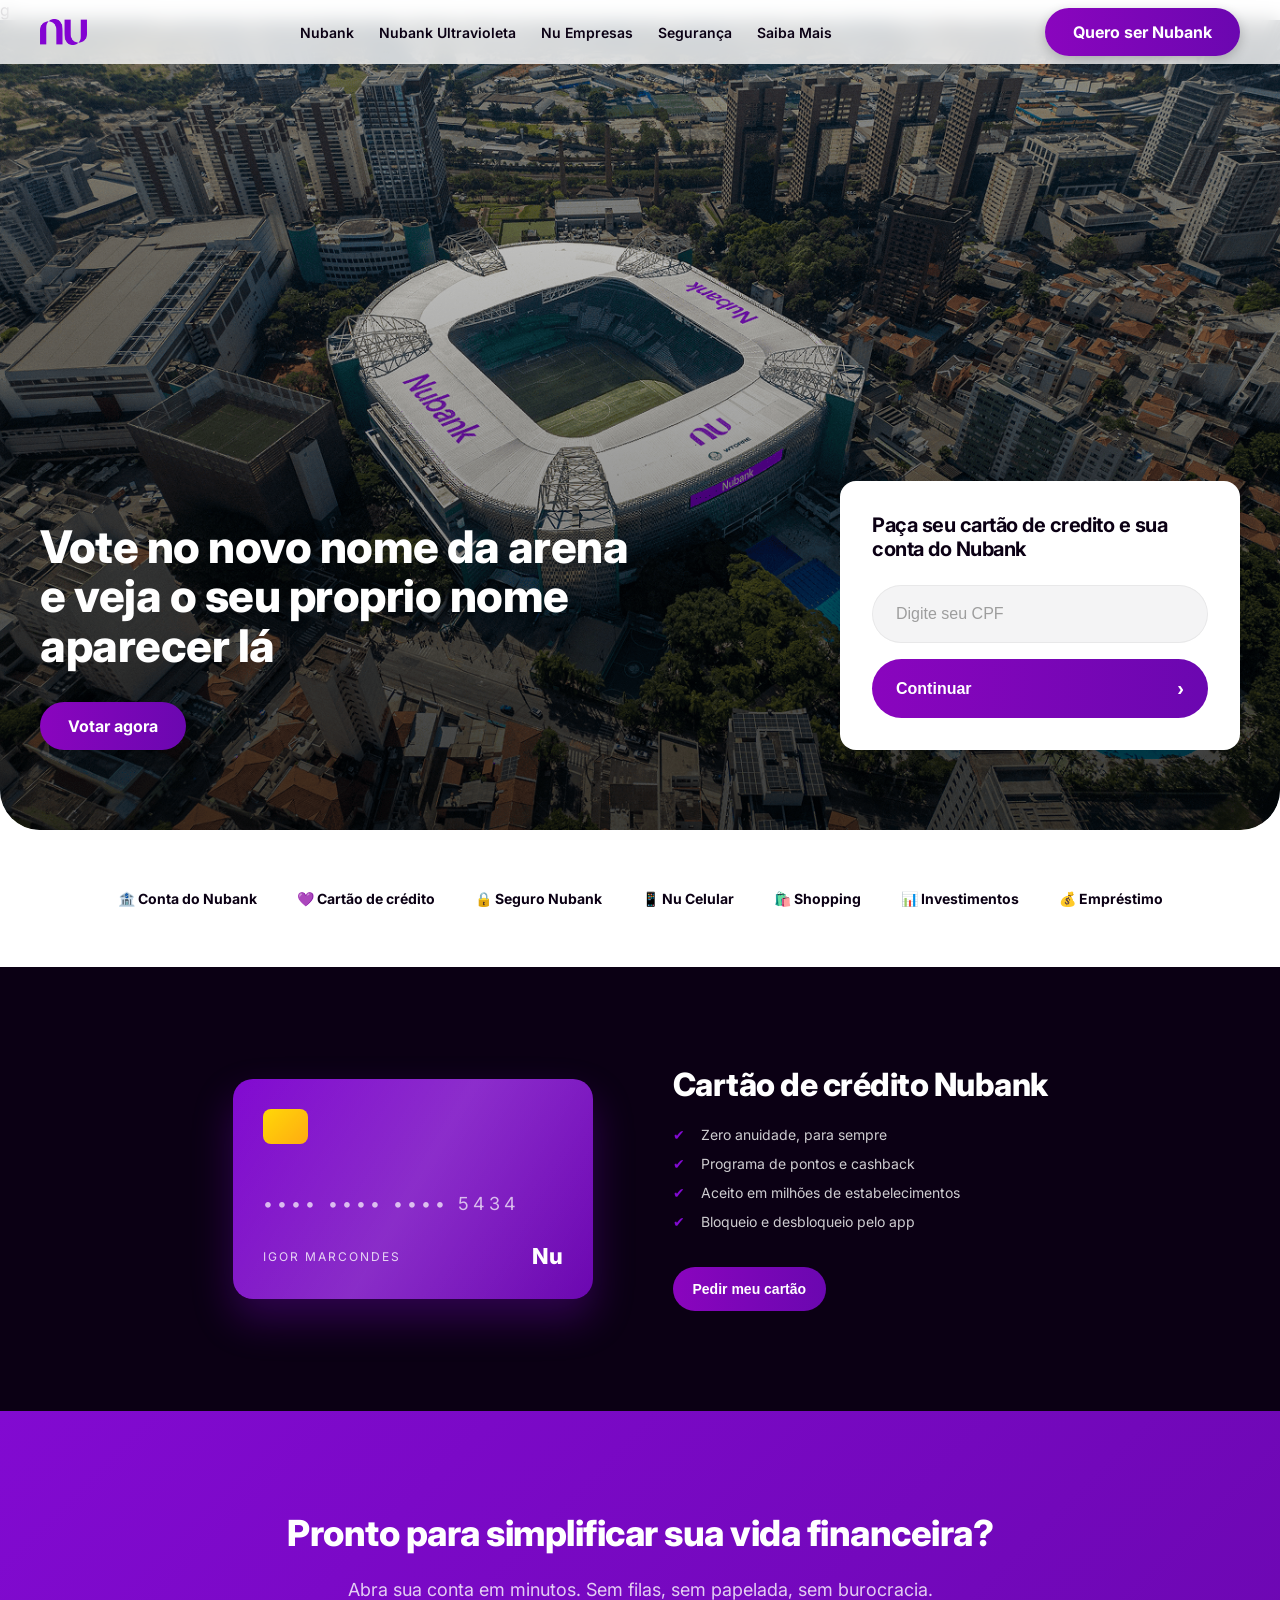
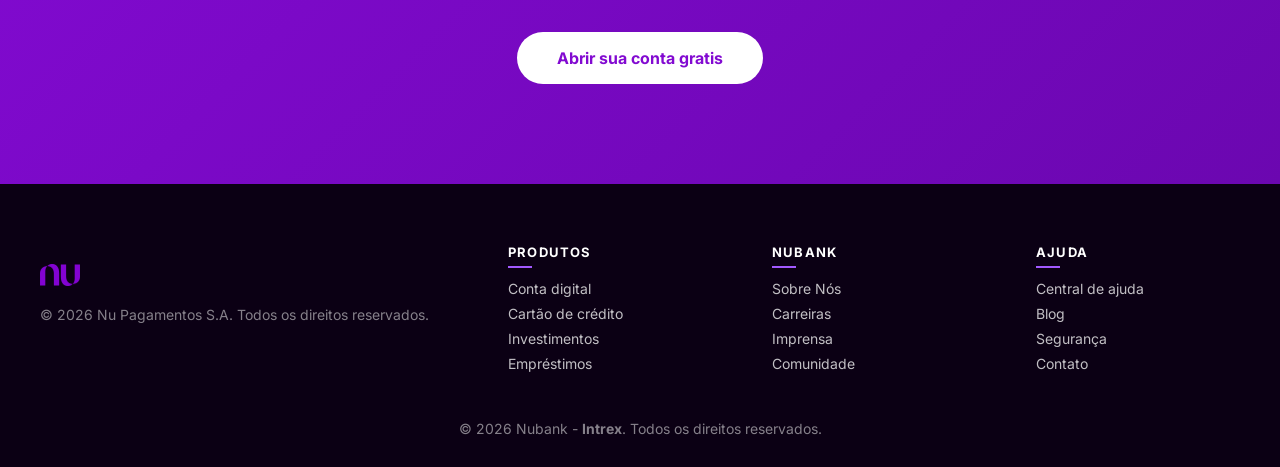
==== commit 1f5edfe9: "fix: save files and update project" ====
--- a/index.html
+++ b/index.html
@@ -1,4 +1,4 @@
-<!DOCTYPE html>
+g<!DOCTYPE html>
 <html lang="pt-br">
 
 <head>
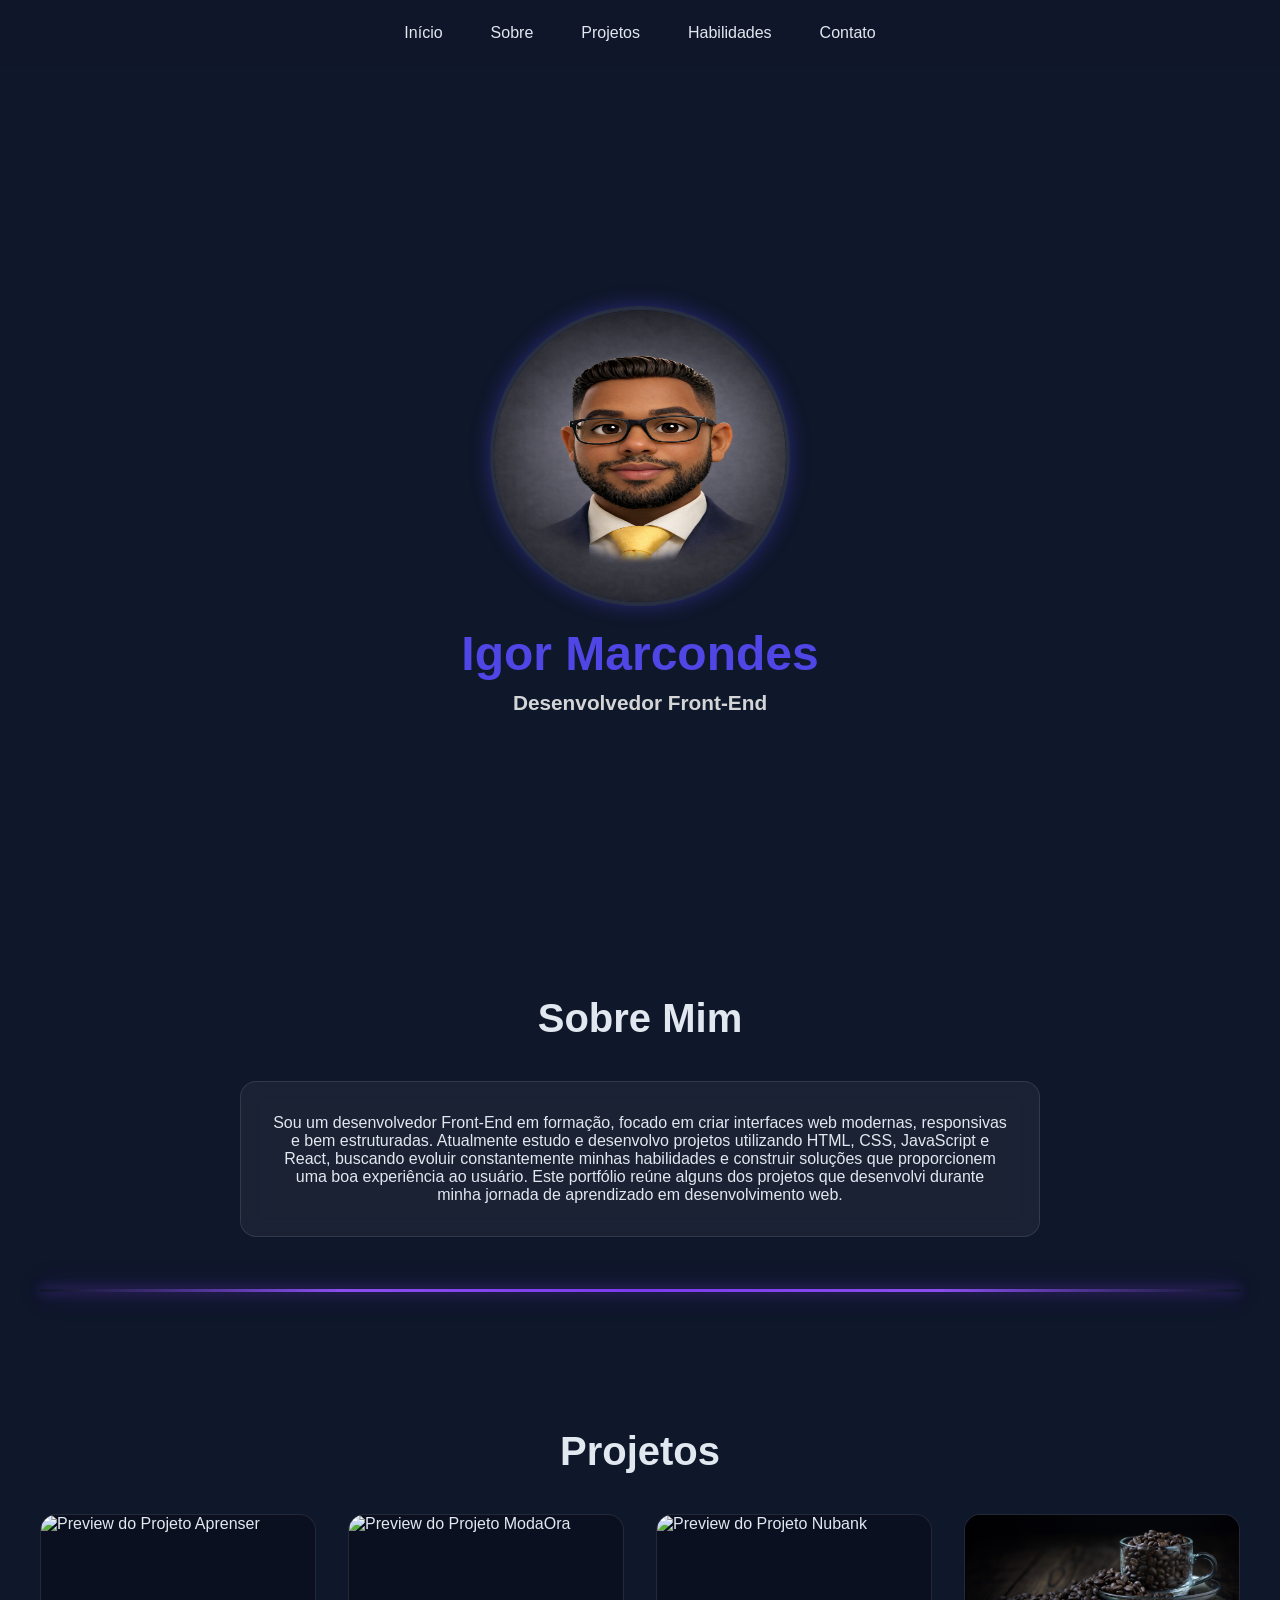
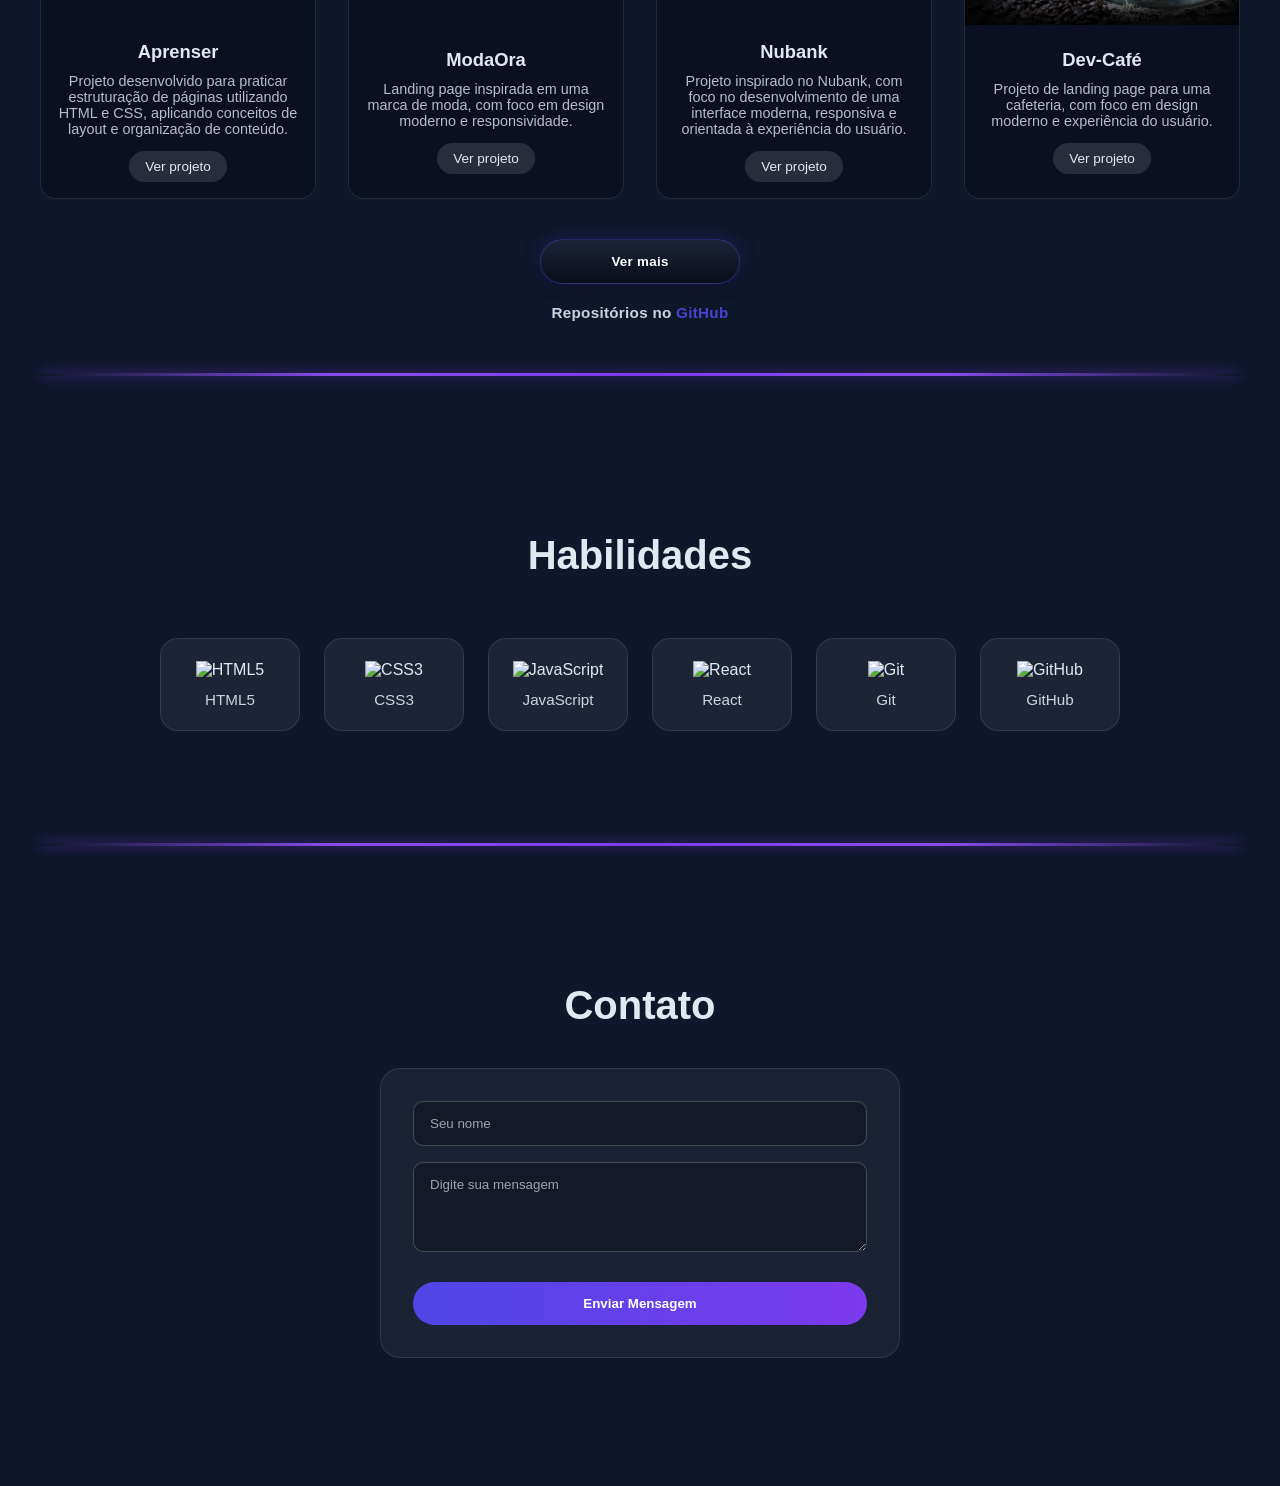
==== commit 2b5f4eb0: "Atualizando portfólio com novas alterações" ====
--- a/index.html
+++ b/index.html
@@ -1,122 +1,186 @@
-g<!DOCTYPE html>
-<html lang="pt-br">
+<!DOCTYPE html>
+<html lang="pt-BR">
 
 <head>
     <meta charset="UTF-8">
     <meta name="viewport" content="width=device-width, initial-scale=1.0">
-    <link href="https://fonts.googleapis.com/css2?family=Inter:wght@300;400;500;600;700&display=swap" rel="stylesheet">
-    <link rel="stylesheet" href="css/style.css">
-    <title>Nubank</title>
+    <title>Igor Marcondes | Portfólio</title>
+    <link rel="stylesheet" href="assets/css/style.css">
+
 </head>
 
 <body>
-    <header>
-        <img src="img/logo.png" alt="logo nubank" class="logo-img">
-        <nav>
-            <a href="#">Nubank</a>
-            <a href="#">Nubank Ultravioleta</a>
-            <a href="#">Nu Empresas</a>
-            <a href="#">Segurança</a>
-            <a href="#">Saiba Mais</a>
-        </nav>
-        <a href="#" class="btn-nubank">Quero ser Nubank</a>
+
+
+
+    <!-- ================= NAV ================= -->
+    <nav class="navegacao">
+        <ul class="menu">
+            <li><a href="#inicio" class="menu-link">Início</a></li>
+            <li><a href="#sobre" class="menu-link">Sobre</a></li>
+            <li><a href="#projetos" class="menu-link">Projetos</a></li>
+            <li><a href="#skills" class="menu-link">Habilidades</a></li>
+            <li><a href="#contato" class="menu-link">Contato</a></li>
+        </ul>
+    </nav>
+
+    <!-- ================= HEADER ================= -->
+    <header id="inicio" class="cabecalho">
+        <img src="assets/img/imagem05.png" alt="Foto de Igor Marcondes" class="foto-perfil">
+        <h1>Igor Marcondes</h1>
+        <p class="cabecalho-sub-titulo">Desenvolvedor Front-End</p>
     </header>
 
-    <section class="hero">
-        <div class="hero-content">
-            <div class="hero-text">
-                <h1>Vote no novo nome da arena e veja o seu proprio nome aparecer lá</h1>
-                <a href="#" class="btn-nubank">Votar agora</a>
+    <!-- ================= SOBRE ================= -->
+    <section id="sobre" class="sobre">
+        <h2 class="sobre-titulo">Sobre Mim</h2>
+        <div class="sobre-caixa">
+            <p class="sobre-paragrafo">
+                Sou um desenvolvedor Front-End em formação, focado em criar interfaces web modernas, responsivas e bem
+                estruturadas.
+                Atualmente estudo e desenvolvo projetos utilizando HTML, CSS, JavaScript e React, buscando evoluir
+                constantemente minhas habilidades e construir soluções que proporcionem uma boa experiência ao usuário.
+                Este portfólio reúne alguns dos projetos que desenvolvi durante minha jornada de aprendizado em
+                desenvolvimento web.
+            </p>
+        </div>
+    </section>
+
+    <!-- ================= PROJETOS ================= -->
+    <section class="projetos" id="projetos">
+        <h2 class="projetos-titulo">Projetos</h2>
+
+        <div class="projetos-caixa">
+            <!-- visíveis -->
+            <a href="projetos/ProjetoAprenser/index.html" target="_blank" class="projetos-card projetos-card-link">
+                <img src="assets/img/previewAprenser.png" alt="Preview do Projeto Aprenser"
+                    class="projeto-img aprenser">
+                <div class="projeto-info">
+                    <h3>Aprenser</h3>
+                    <p>Projeto desenvolvido para praticar estruturação de páginas utilizando HTML e
+                        CSS, aplicando conceitos de layout e organização de conteúdo.</p>
+                    <span class="projeto-botao">Ver projeto</span>
+                </div>
+            </a>
+
+            <a href="projetos/ProjetoModaOra/final/index.html" target="_blank" class="projetos-card projetos-card-link">
+                <img src="assets/img/previewModa.png" alt="Preview do Projeto ModaOra" class="projeto-img">
+                <div class="projeto-info">
+                    <h3>ModaOra</h3>
+                    <p>Landing page inspirada em uma marca de moda, com foco em design moderno e
+                        responsividade.</p>
+                    <span class="projeto-botao">Ver projeto</span>
+                </div>
+            </a>
+
+            <a href="projetos/projeto-nubank/index.html" target="_blank" class="projetos-card projetos-card-link">
+                <img src="assets/img/previewNubank.png" alt="Preview do Projeto Nubank" class="projeto-img nubank">
+                <div class="projeto-info">
+                    <h3>Nubank</h3>
+                    <p>Projeto inspirado no Nubank, com foco no desenvolvimento de uma interface moderna, responsiva e
+                        orientada à experiência do usuário.</p>
+                    <span class="projeto-botao">Ver projeto</span>
+                </div>
+            </a>
+
+            <a href="projetos/Dev-cafe/index.html" target="_blank" class="projetos-card projetos-card-link">
+                <img src="assets/img/previewCafe.png" alt="Projeto nossos vlore" class="projeto-img landing">
+                <div class="projeto-info">
+                    <h3>Dev-Café</h3>
+                    <p>Projeto de landing page para uma cafeteria, com foco em design moderno e experiência do usuário.
+                    </p>
+                    <span class="projeto-botao">Ver projeto</span>
+                </div>
+            </a>
+
+            <!-- extras (começam escondidos) -->
+            <div class="projetos-card hidden">
+                <span class="em-breve">EM BREVE</span>
             </div>
 
-            <div class="hero-card">
-                <h3>Paça seu cartão de credito e sua conta do Nubank</h3>
-                <input type="text" placeholder="Digite seu CPF">
-                <button class="btn-confirm">Continuar<span class="arrow">›</span></button>
+            <div class="projetos-card hidden">
+                <span class="em-breve">EM BREVE</span>
+            </div>
+
+            <div class="projetos-card hidden">
+                <span class="em-breve">EM BREVE</span>
+            </div>
+
+            <div class="projetos-card hidden">
+                <span class="em-breve">EM BREVE</span>
+            </div>
+        </div>
+
+        <!-- BOTÃO VER MAIS / VER MENOS -->
+        <div class="ver-mais-wrapper">
+            <button id="btnVerMais" class="ver-mais-btn">Ver mais</button>
+            <p class="ver-mais-texto">
+                Repositórios no
+                <a href="https://github.com/igormarcondesDev?tab=repositories" target="_blank">GitHub</a>
+            </p>
+        </div>
+    </section>
+
+    <!-- ================= HABILIDADES ================= -->
+    <section class="skills" id="skills">
+        <h1 class="skills-titulo">Habilidades</h1>
+
+        <div class="skills-container">
+            <div class="skill">
+                <img src="https://cdn.jsdelivr.net/gh/devicons/devicon/icons/html5/html5-original.svg" alt="HTML5">
+                <span>HTML5</span>
+            </div>
+
+            <div class="skill">
+                <img src="https://cdn.jsdelivr.net/gh/devicons/devicon/icons/css3/css3-original.svg" alt="CSS3">
+                <span>CSS3</span>
+            </div>
+
+            <div class="skill">
+                <img src="https://cdn.jsdelivr.net/gh/devicons/devicon/icons/javascript/javascript-original.svg"
+                    alt="JavaScript">
+                <span>JavaScript</span>
+            </div>
+
+            <div class="skill">
+                <img src="https://cdn.jsdelivr.net/gh/devicons/devicon/icons/react/react-original.svg" alt="React">
+                <span>React</span>
+            </div>
+
+            <div class="skill">
+                <img src="https://cdn.jsdelivr.net/gh/devicons/devicon/icons/git/git-original.svg" alt="Git">
+                <span>Git</span>
+            </div>
+
+            <div class="skill">
+                <img src="https://cdn.jsdelivr.net/gh/devicons/devicon/icons/github/github-original.svg" alt="GitHub">
+                <span>GitHub</span>
             </div>
         </div>
     </section>
 
-    <section class="services">
-        <a href="#">🏦 Conta do Nubank</a>
-        <a href="#">💜 Cartão de crédito</a>
-        <a href="#">🔒 Seguro Nubank</a>
-        <a href="#">📱 Nu Celular</a>
-        <a href="#">🛍️ Shopping</a>
-        <a href="#">📊 Investimentos</a>
-        <a href="#">💰 Empréstimo</a>
+    <!-- ================= CONTATO ================= -->
+    <section id="contato" class="contatos">
+        <h2 class="contatos-titulo">Contato</h2>
+
+        <form class="formulario-contato" id="formulario">
+            <div class="grupo-form">
+                <input type="text" id="nome" class="campo-form" placeholder="Seu nome" required>
+            </div>
+
+            <div class="grupo-form">
+                <textarea id="mensagem" class="campo-form" rows="4" placeholder="Digite sua mensagem"
+                    required></textarea>
+            </div>
+
+            <button type="submit" class="botao-form">
+                Enviar Mensagem
+            </button>
+        </form>
     </section>
 
-    <section class="card-section">
-        <div class="credit-card">
+    <script src="assets/js/script.js"></script>
 
-            <div class="card-chip"></div>
-
-            <div class="card-number">
-                •••• •••• •••• 5434
-            </div>
-
-            <div class="card-footer">
-                <span class="name">IGOR MARCONDES</span>
-                <span class="brand">Nu</span>
-            </div>
-
-        </div>
-
-        <div class="card-text">
-            <h2>Cartão de crédito Nubank</h2>
-
-            <ul>
-                <li>Zero anuidade, para sempre</li>
-                <li>Programa de pontos e cashback</li>
-                <li>Aceito em milhões de estabelecimentos</li>
-                <li>Bloqueio e desbloqueio pelo app</li>
-            </ul>
-
-            <button class="btn-card">Pedir meu cartão</button>
-        </div>
-    </section>
-
-    <section class="cta">
-        <h2>Pronto para simplificar sua vida financeira?</h2>
-        <p>Abra sua conta em minutos. Sem filas, sem papelada, sem burocracia.</p>
-        <a class="btn-cta" href="#">Abrir sua conta gratis</a>
-    </section>
-
-    <footer>
-        <div class="footer-top">
-            <div class="footer-child">
-                <img src="img/logo.png" alt="logo nubank" class="footer-logo">
-                <p>&copy; 2026 Nu Pagamentos S.A. Todos os direitos reservados.</p>
-            </div>
-
-            <div class="footer-links">
-                <h4>Produtos</h4>
-                <a href="#">Conta digital</a>
-                <a href="#">Cartão de crédito</a>
-                <a href="#">Investimentos</a>
-                <a href="#">Empréstimos</a>
-            </div>
-
-            <div class="footer-links">
-                <h4>Nubank</h4>
-                <a href="#">Sobre Nós</a>
-                <a href="#">Carreiras</a>
-                <a href="#">Imprensa</a>
-                <a href="#">Comunidade</a>
-            </div>
-
-            <div class="footer-links">
-                <h4>Ajuda</h4>
-                <a href="#">Central de ajuda</a>
-                <a href="#">Blog</a>
-                <a href="#">Segurança</a>
-                <a href="#">Contato</a>
-            </div>
-        </div>
-
-        <p class="footer-bottom">&copy; 2026 Nubank - <strong>Intrex</strong>. Todos os direitos reservados.</p>
-    </footer>
 </body>
 
 </html>
--- a/assets/css/style.css
+++ b/assets/css/style.css
@@ -0,0 +1,513 @@
+/* RESET */
+* {
+    margin: 0;
+    padding: 0;
+    box-sizing: border-box;
+    font-family: 'Segoe UI', sans-serif;
+}
+
+html {
+    overflow-x: hidden;
+    scroll-behavior: smooth;
+}
+
+:root {
+    --primaria: #4f46e5;
+    --secundaria: #7c3aed;
+    --escuro: #0f172a;
+    --maisEscuro: #0a0f1c;
+    --claro: #e2e8f0;
+    --vidro: rgba(255, 255, 255, 0.1);
+}
+
+body {
+    background-color: var(--escuro);
+    color: var(--claro);
+    overflow-x: hidden;
+}
+
+/* ================= NAV ================= */
+.navegacao {
+    position: fixed;
+    top: 0;
+    width: 100%;
+    padding: 1.5rem;
+    background: rgba(15, 23, 42, 0.8);
+    backdrop-filter: blur(10px);
+    z-index: 100;
+}
+
+.menu {
+    display: flex;
+    justify-content: center;
+    gap: 3rem;
+    list-style: none;
+}
+
+.menu-link {
+    color: var(--claro);
+    text-decoration: none;
+    position: relative;
+    font-weight: 500;
+    padding: 0.5rem 0;
+}
+
+.menu-link::after {
+    content: "";
+    position: absolute;
+    left: 0;
+    bottom: -5px;
+    width: 0;
+    height: 3px;
+    background: linear-gradient(90deg, var(--primaria), var(--secundaria));
+    transition: 0.3s;
+    border-radius: 4px;
+    box-shadow: 0 0 10px var(--secundaria);
+}
+
+.menu-link:hover::after {
+    width: 100%;
+}
+
+/* ================= HEADER ================= */
+.cabecalho {
+    min-height: 100vh;
+    display: flex;
+    flex-direction: column;
+    justify-content: center;
+    align-items: center;
+    padding-top: 120px;
+    text-align: center;
+}
+
+.foto-perfil {
+    width: 300px;
+    height: 300px;
+    border-radius: 50%;
+    border: 4px solid var(--vidro);
+    box-shadow: 0 0 20px rgba(79, 70, 229, 0.4);
+    animation: flutuar 3s ease-in-out infinite;
+}
+
+h1 {
+    font-size: 3rem;
+    color: var(--primaria);
+    margin: 20px 0 10px;
+}
+
+.cabecalho-sub-titulo {
+    font-size: 1.3rem;
+    font-weight: 700;
+    color: #eaeaea;
+    opacity: 0.9;
+}
+
+/* ================= SEÇÕES BASE & TÍTULOS ================= */
+.sobre,
+.projetos,
+.skills {
+    padding: 6rem 2rem;
+}
+
+/* Contatos tem um padding-bottom maior conforme sua última edição */
+.contatos {
+    padding: 6rem 2rem 8rem;
+}
+
+.sobre-titulo,
+.projetos-titulo,
+.skills-titulo,
+.contatos-titulo {
+    text-align: center;
+    font-size: 2.5rem;
+    margin-bottom: 40px;
+    color: var(--claro);
+}
+
+.sobre-caixa {
+    max-width: 800px;
+    margin: auto;
+    padding: 2rem;
+    background: rgba(255, 255, 255, 0.05);
+    border: 1px solid var(--vidro);
+    border-radius: 16px;
+    backdrop-filter: blur(10px);
+    text-align: center;
+}
+
+/* ================= PROJETOS ================= */
+.projetos-caixa {
+    display: grid;
+    grid-template-columns: repeat(auto-fit, minmax(260px, 1fr));
+    gap: 2rem;
+    max-width: 1200px;
+    margin: auto;
+    align-items: stretch;
+}
+
+.projetos-card {
+    position: relative;
+    min-height: 110px;
+    background: #0b1020;
+    border-radius: 16px;
+    overflow: hidden;
+    border: 1px solid var(--vidro);
+    transition: 0.4s;
+
+    display: flex;
+    align-items: center;
+    justify-content: center;
+}
+
+.projetos-card:has(.em-breve) {
+    min-height: 240px;
+}
+
+.projetos-card:hover {
+    transform: translateY(-5px);
+    box-shadow:
+        inset 0 0 0 1px rgba(255, 255, 255, 0.15),
+        0 10px 30px color-mix(in srgb, var(--secundaria), transparent 55%);
+}
+
+.projetos-card-link {
+    text-decoration: none;
+    color: inherit;
+    display: flex;
+    flex-direction: column;
+    width: 100%;
+    height: 100%;
+}
+
+.projeto-img.aprenser {
+    object-position: right center;
+}
+
+.projeto-img.flexbox {
+    object-fit: fill;
+    object-position: center;
+}
+
+.projeto-img.landing {
+    object-position: right center;
+}
+
+.projeto-img {
+    width: 100%;
+    height: 110px;
+    object-fit: cover;
+    object-position: center;
+    display: block;
+}
+
+.projeto-info {
+    flex: 1;
+    padding: 16px;
+    background: #0b1020;
+
+    display: flex;
+    flex-direction: column;
+    justify-content: center;
+    align-items: center;
+    text-align: center;
+}
+
+.projeto-info h3 {
+    margin-bottom: 10px;
+    font-size: 1.15rem;
+}
+
+.projeto-info p {
+    font-size: 0.9rem;
+    opacity: 0.8;
+    margin-bottom: 14px;
+}
+
+.projeto-botao {
+    padding: 8px 16px;
+    border-radius: 999px;
+    background: rgba(255, 255, 255, 0.12);
+    font-size: 0.85rem;
+}
+
+/* ================= ESCONDER PROJETOS ================= */
+
+.hidden {
+    display: none;
+}
+
+/* ================= CARD EM BREVE ================= */
+
+.projetos-card .em-breve {
+    position: absolute;
+    top: 50%;
+    left: 50%;
+    width: 150%;
+
+    transform: translate(-50%, -50%) rotate(-35deg);
+
+    background: var(--secundaria);
+    color: #fff;
+    text-align: center;
+    font-weight: 700;
+    letter-spacing: 2px;
+    padding: 10px 0;
+    font-size: 0.95rem;
+
+    pointer-events: none;
+}
+
+/* ================= BOTÃO VER MAIS ================= */
+.ver-mais-btn {
+    padding: 14px 70px;
+    border-radius: 999px;
+    border: 1px solid color-mix(in srgb, var(--primaria), transparent 60%);
+    background: linear-gradient(to bottom,
+            rgba(255, 255, 255, 0.06),
+            rgba(0, 0, 0, 0.4));
+
+    color: #fff;
+    font-weight: 700;
+    letter-spacing: 0.3px;
+    cursor: pointer;
+
+    box-shadow:
+        0 8px 20px rgba(0, 0, 0, 0.4),
+        0 0 18px color-mix(in srgb, var(--primaria), transparent 70%);
+
+    transition: transform .2s ease, box-shadow .2s ease, border-color .2s ease;
+}
+
+.ver-mais-btn:hover {
+    transform: translateY(-2px);
+    border-color: var(--primaria);
+    box-shadow:
+        0 12px 28px rgba(0, 0, 0, 0.55),
+        0 0 28px color-mix(in srgb, var(--primaria), transparent 55%);
+}
+
+.ver-mais-btn:active {
+    transform: translateY(0);
+}
+
+/* ================= CENTRALIZAR BOTÃO VER MAIS ================= */
+.ver-mais-wrapper {
+    display: flex;
+    flex-direction: column;
+    align-items: center;
+    /* centraliza horizontalmente */
+    justify-content: center;
+    text-align: center;
+    /* centraliza o texto "Repositórios no GitHub" */
+    margin-top: 40px;
+    /* ajusta o espaçamento se quiser */
+}
+
+.ver-mais-texto {
+    margin-top: 20px;
+    font-size: 0.95rem;
+    /* um pouco maior */
+    font-weight: 700;
+    /* mais legível */
+    letter-spacing: 0.3px;
+    /* menos espaçamento */
+    text-transform: none;
+    /* tira o CAPS */
+    opacity: 0.9;
+    color: var(--claro);
+}
+
+/* ================= REPOSITORIOS GITHUB ================= */
+.ver-mais-texto a {
+    color: var(--primaria);
+    text-decoration: none;
+    font-weight: bold;
+}
+
+.ver-mais-texto a:hover {
+    text-decoration: underline;
+}
+
+/* ================= HABILIDADES ================= */
+.skills-container {
+    display: flex;
+    justify-content: center;
+    align-items: center;
+    gap: 24px;
+    flex-wrap: nowrap;
+    max-width: 100%;
+    overflow-x: auto;
+    overflow-y: visible;
+    /* Mantém visível no eixo Y para não cortar a sombra */
+    padding: 20px 10px;
+    /* Espaço extra para a sombra não cortar */
+    margin: 0 auto 40px;
+}
+
+.skill {
+    min-width: 140px;
+    flex: 0 0 auto;
+    position: relative;
+    background: rgba(255, 255, 255, 0.06);
+    border: 1px solid var(--vidro);
+    border-radius: 18px;
+    padding: 22px 16px;
+    text-align: center;
+    backdrop-filter: blur(10px);
+    transition: transform 0.2s ease, box-shadow 0.2s ease;
+    will-change: transform;
+}
+
+.skill:hover {
+    transform: translateY(-4px);
+    box-shadow: 0 12px 30px rgba(0, 0, 0, 0.25);
+}
+
+.skill img {
+    width: 56px;
+    height: 56px;
+    object-fit: contain;
+    margin-bottom: 12px;
+}
+
+.skill span {
+    display: block;
+    font-size: 0.95rem;
+    opacity: 0.9;
+}
+
+/* ================= CONTATO ================= */
+.formulario-contato {
+    max-width: 520px;
+    margin: 0 auto;
+    background: rgba(255, 255, 255, 0.05);
+    border: 1px solid var(--vidro);
+    border-radius: 20px;
+    padding: 32px;
+    backdrop-filter: blur(10px);
+    display: flex;
+    flex-direction: column;
+    gap: 16px;
+}
+
+.campo-form {
+    width: 100%;
+    padding: 14px 16px;
+    border-radius: 10px;
+    border: 1px solid rgba(255, 255, 255, 0.2);
+    background: rgba(0, 0, 0, 0.25);
+    color: #fff;
+    outline: none;
+    transition: 0.3s;
+}
+
+.campo-form::placeholder {
+    color: rgba(255, 255, 255, 0.6);
+}
+
+.campo-form:focus {
+    border-color: var(--primaria);
+    box-shadow: 0 0 0 2px rgba(79, 70, 229, 0.3);
+}
+
+.botao-form {
+    margin-top: 10px;
+    padding: 14px;
+    border-radius: 999px;
+    border: none;
+    cursor: pointer;
+    background: linear-gradient(90deg, var(--primaria), var(--secundaria));
+    color: #fff;
+    font-weight: 600;
+    transition: 0.25s;
+}
+
+.botao-form:hover {
+    transform: translateY(-2px);
+    box-shadow: 0 0 20px rgba(124, 58, 237, 0.4);
+}
+
+/* ================= FUNDO E ANIMAÇÕES ================= */
+.particulas {
+    position: fixed;
+    width: 100%;
+    height: 100%;
+    z-index: -1;
+    background:
+        radial-gradient(circle at 10% 20%, var(--primaria) 0%, transparent 25%),
+        radial-gradient(circle at 90% 80%, var(--secundaria) 0%, transparent 25%),
+        var(--maisEscuro);
+    opacity: 0.4;
+}
+
+@keyframes flutuar {
+
+    0%,
+    100% {
+        transform: translateY(0);
+    }
+
+    50% {
+        transform: translateY(-15px);
+    }
+}
+
+
+/* ================= DIVISOR AUTOMÁTICO ENTRE SEÇÕES (FINO + COR MAIS FORTE) ================= */
+section {
+    position: relative;
+}
+
+section:not(:first-of-type)::before {
+    content: "";
+    position: absolute;
+    top: -44px;
+    left: 50%;
+    transform: translateX(-50%);
+
+    width: 100%;
+    max-width: 1200px;
+    height: 3px;
+    /* um pouquinho mais visível */
+
+    /* centro mais “colorido” */
+    background: linear-gradient(to right,
+            transparent,
+            color-mix(in srgb, var(--secundaria), white 10%),
+            var(--secundaria),
+            color-mix(in srgb, var(--secundaria), white 10%),
+            transparent);
+
+    border-radius: 999px;
+
+    /* glow mais forte com a sua cor */
+    box-shadow:
+        0 0 12px color-mix(in srgb, var(--secundaria), transparent 40%),
+        0 0 28px color-mix(in srgb, var(--secundaria), transparent 60%);
+
+    opacity: 1;
+}
+
+/* REMOVE A BARRA DE ROLAGEM HORIZONTAL */
+html,
+body {
+    overflow-x: hidden;
+}
+
+/* Remove a barra no Chrome, Edge, Safari */
+::-webkit-scrollbar:horizontal {
+    height: 0;
+}
+
+/* Remove a barra no Firefox */
+* {
+    scrollbar-width: none;
+    /* remove todas */
+}
+
+/* Se quiser manter a vertical no Firefox e remover só a horizontal */
+@supports (scrollbar-width: thin) {
+    body {
+        scrollbar-width: auto;
+    }
+}
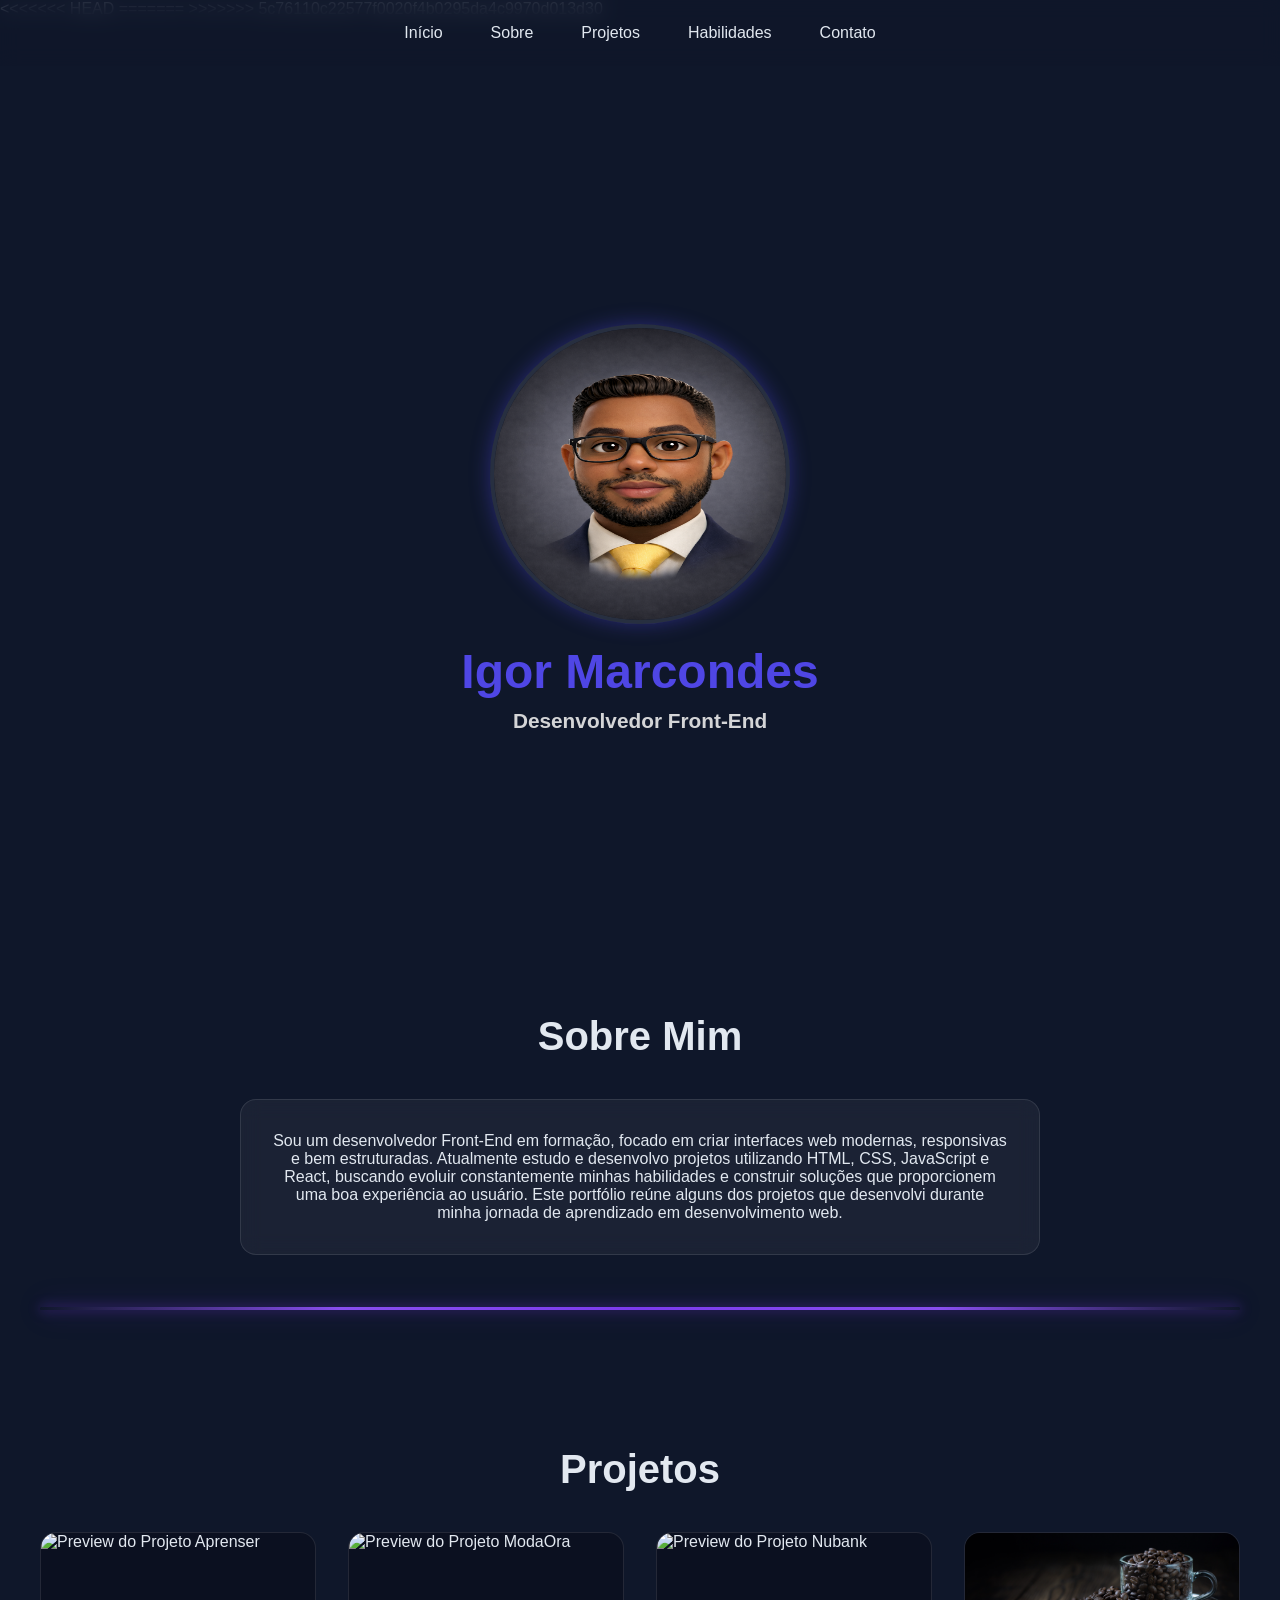
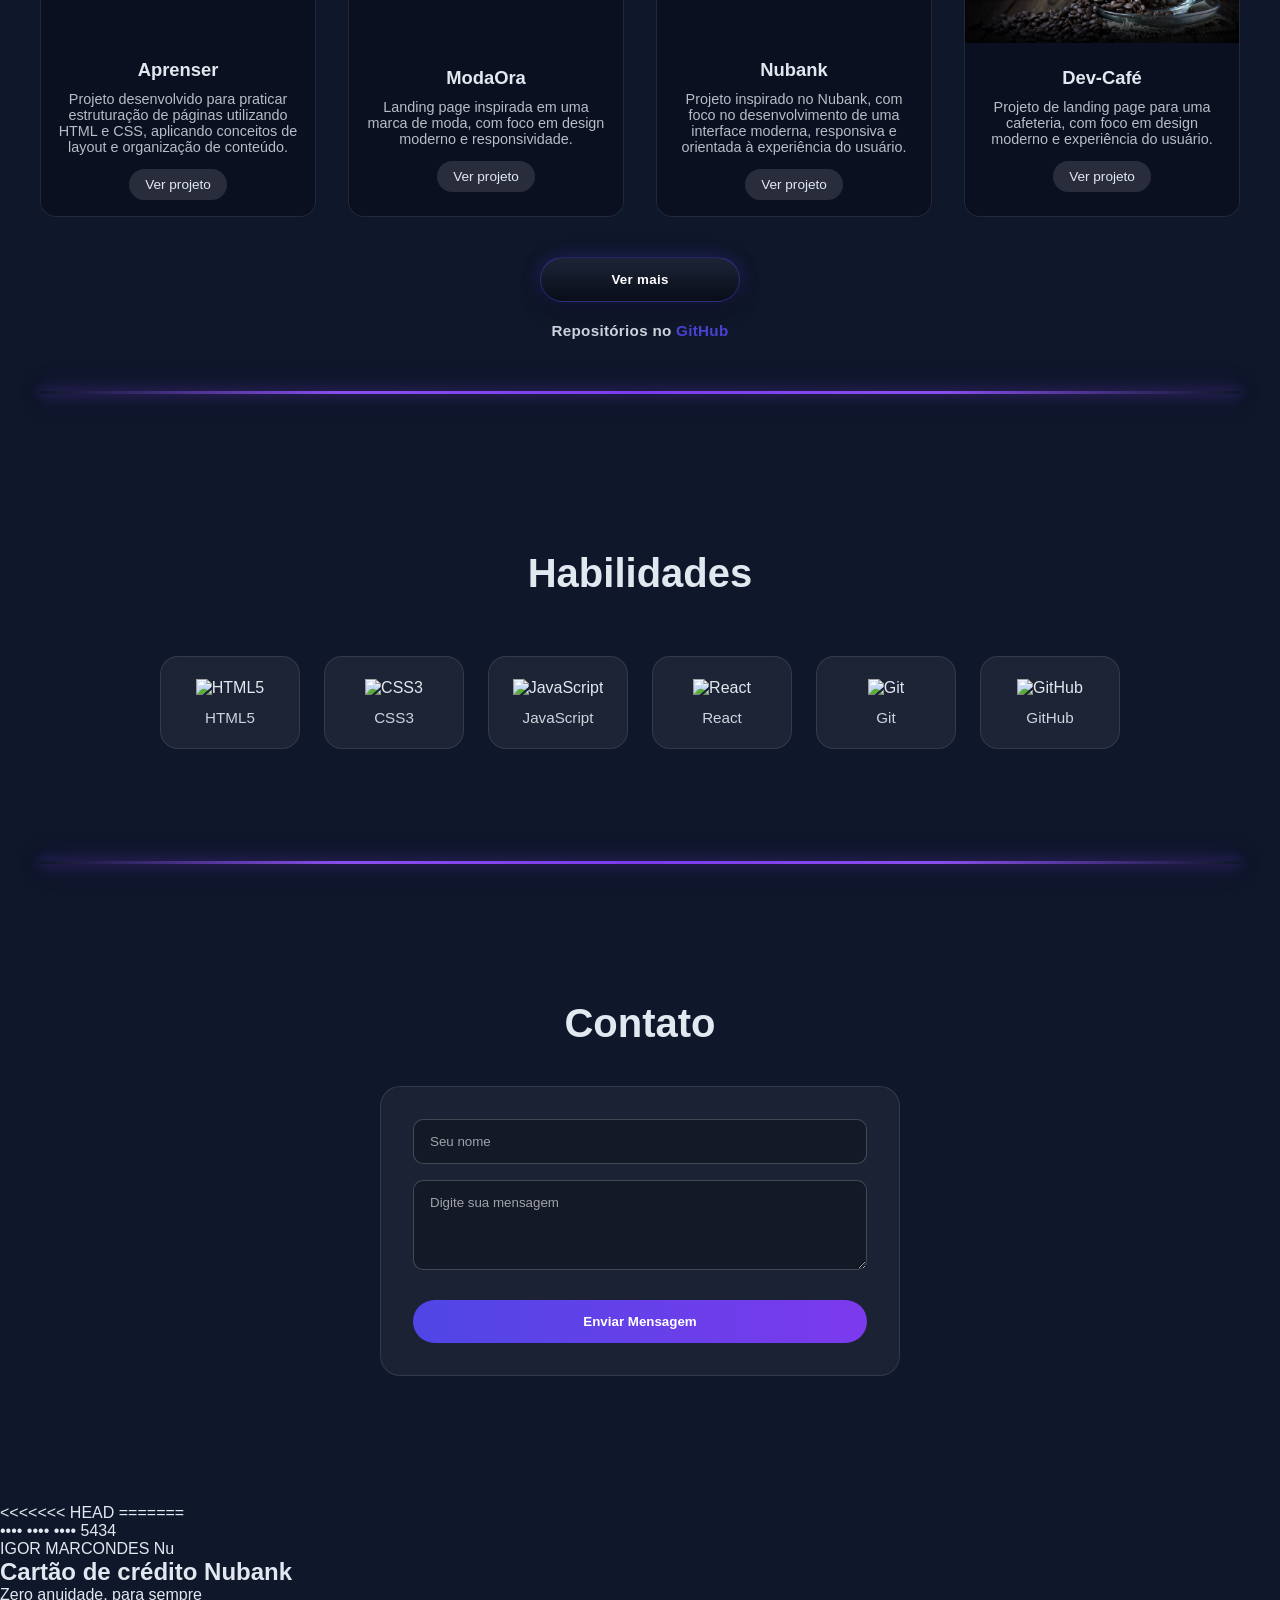
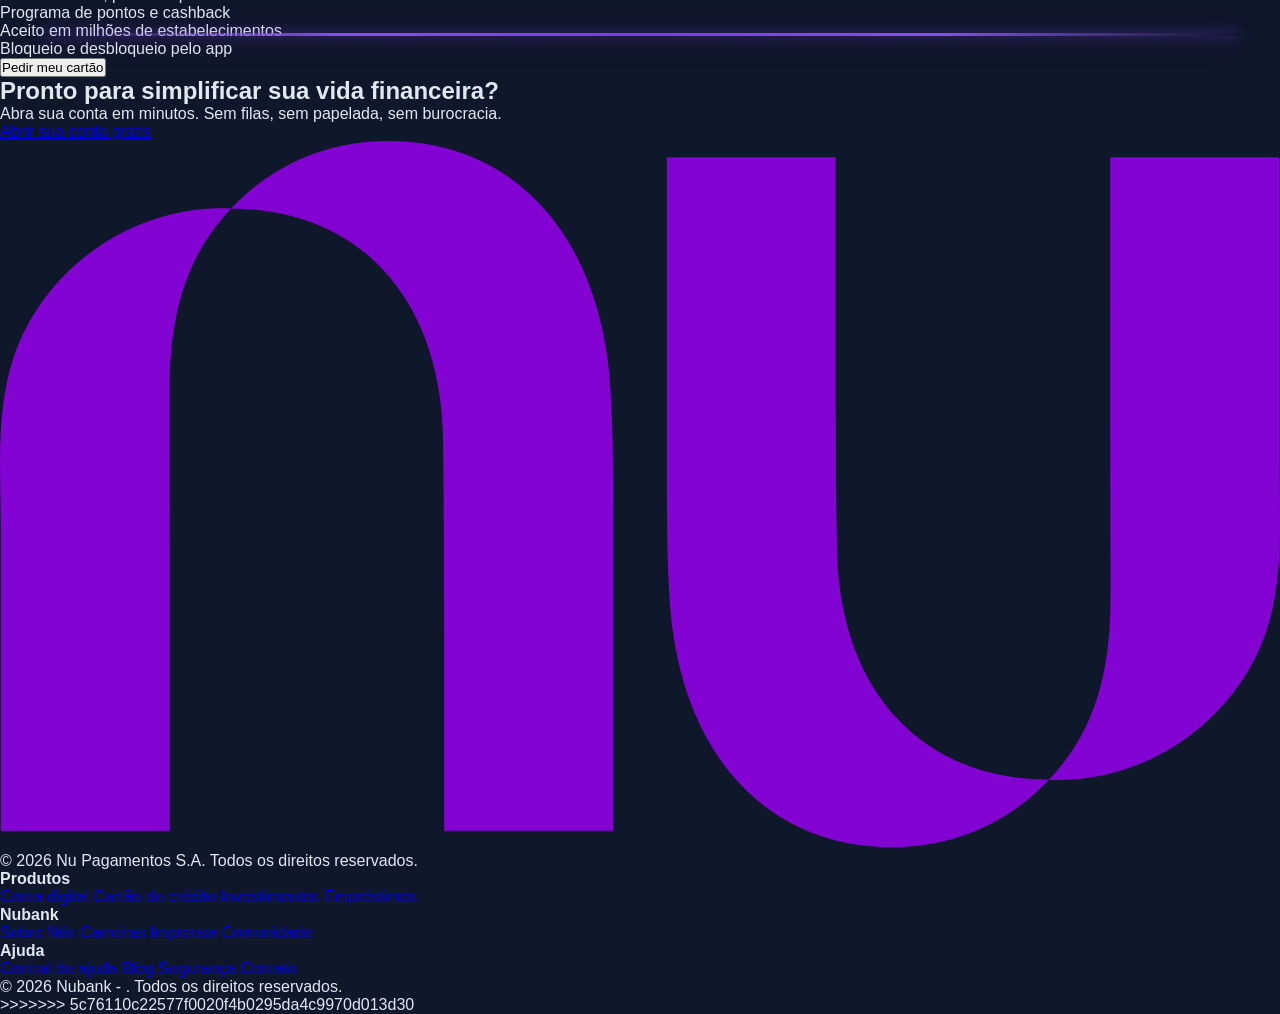
==== commit 1a616b74: "Resolvendo conflito no index.html" ====
--- a/index.html
+++ b/index.html
@@ -1,5 +1,9 @@
 <!DOCTYPE html>
+<<<<<<< HEAD
 <html lang="pt-BR">
+=======
+<html lang="pt-br">
+>>>>>>> 5c76110c22577f0020f4b0295da4c9970d013d30
 
 <head>
     <meta charset="UTF-8">
@@ -181,6 +185,76 @@
 
     <script src="assets/js/script.js"></script>
 
+<<<<<<< HEAD
+=======
+            <div class="card-chip"></div>
+
+            <div class="card-number">
+                •••• •••• •••• 5434
+            </div>
+
+            <div class="card-footer">
+                <span class="name">IGOR MARCONDES</span>
+                <span class="brand">Nu</span>
+            </div>
+
+        </div>
+
+        <div class="card-text">
+            <h2>Cartão de crédito Nubank</h2>
+
+            <ul>
+                <li>Zero anuidade, para sempre</li>
+                <li>Programa de pontos e cashback</li>
+                <li>Aceito em milhões de estabelecimentos</li>
+                <li>Bloqueio e desbloqueio pelo app</li>
+            </ul>
+
+            <button class="btn-card">Pedir meu cartão</button>
+        </div>
+    </section>
+
+    <section class="cta">
+        <h2>Pronto para simplificar sua vida financeira?</h2>
+        <p>Abra sua conta em minutos. Sem filas, sem papelada, sem burocracia.</p>
+        <a class="btn-cta" href="#">Abrir sua conta gratis</a>
+    </section>
+
+    <footer>
+        <div class="footer-top">
+            <div class="footer-child">
+                <img src="img/logo.png" alt="logo nubank" class="footer-logo">
+                <p>&copy; 2026 Nu Pagamentos S.A. Todos os direitos reservados.</p>
+            </div>
+
+            <div class="footer-links">
+                <h4>Produtos</h4>
+                <a href="#">Conta digital</a>
+                <a href="#">Cartão de crédito</a>
+                <a href="#">Investimentos</a>
+                <a href="#">Empréstimos</a>
+            </div>
+
+            <div class="footer-links">
+                <h4>Nubank</h4>
+                <a href="#">Sobre Nós</a>
+                <a href="#">Carreiras</a>
+                <a href="#">Imprensa</a>
+                <a href="#">Comunidade</a>
+            </div>
+
+            <div class="footer-links">
+                <h4>Ajuda</h4>
+                <a href="#">Central de ajuda</a>
+                <a href="#">Blog</a>
+                <a href="#">Segurança</a>
+                <a href="#">Contato</a>
+            </div>
+        </div>
+
+        <p class="footer-bottom">&copy; 2026 Nubank - . Todos os direitos reservados.</p>
+    </footer>
+>>>>>>> 5c76110c22577f0020f4b0295da4c9970d013d30
 </body>
 
 </html>
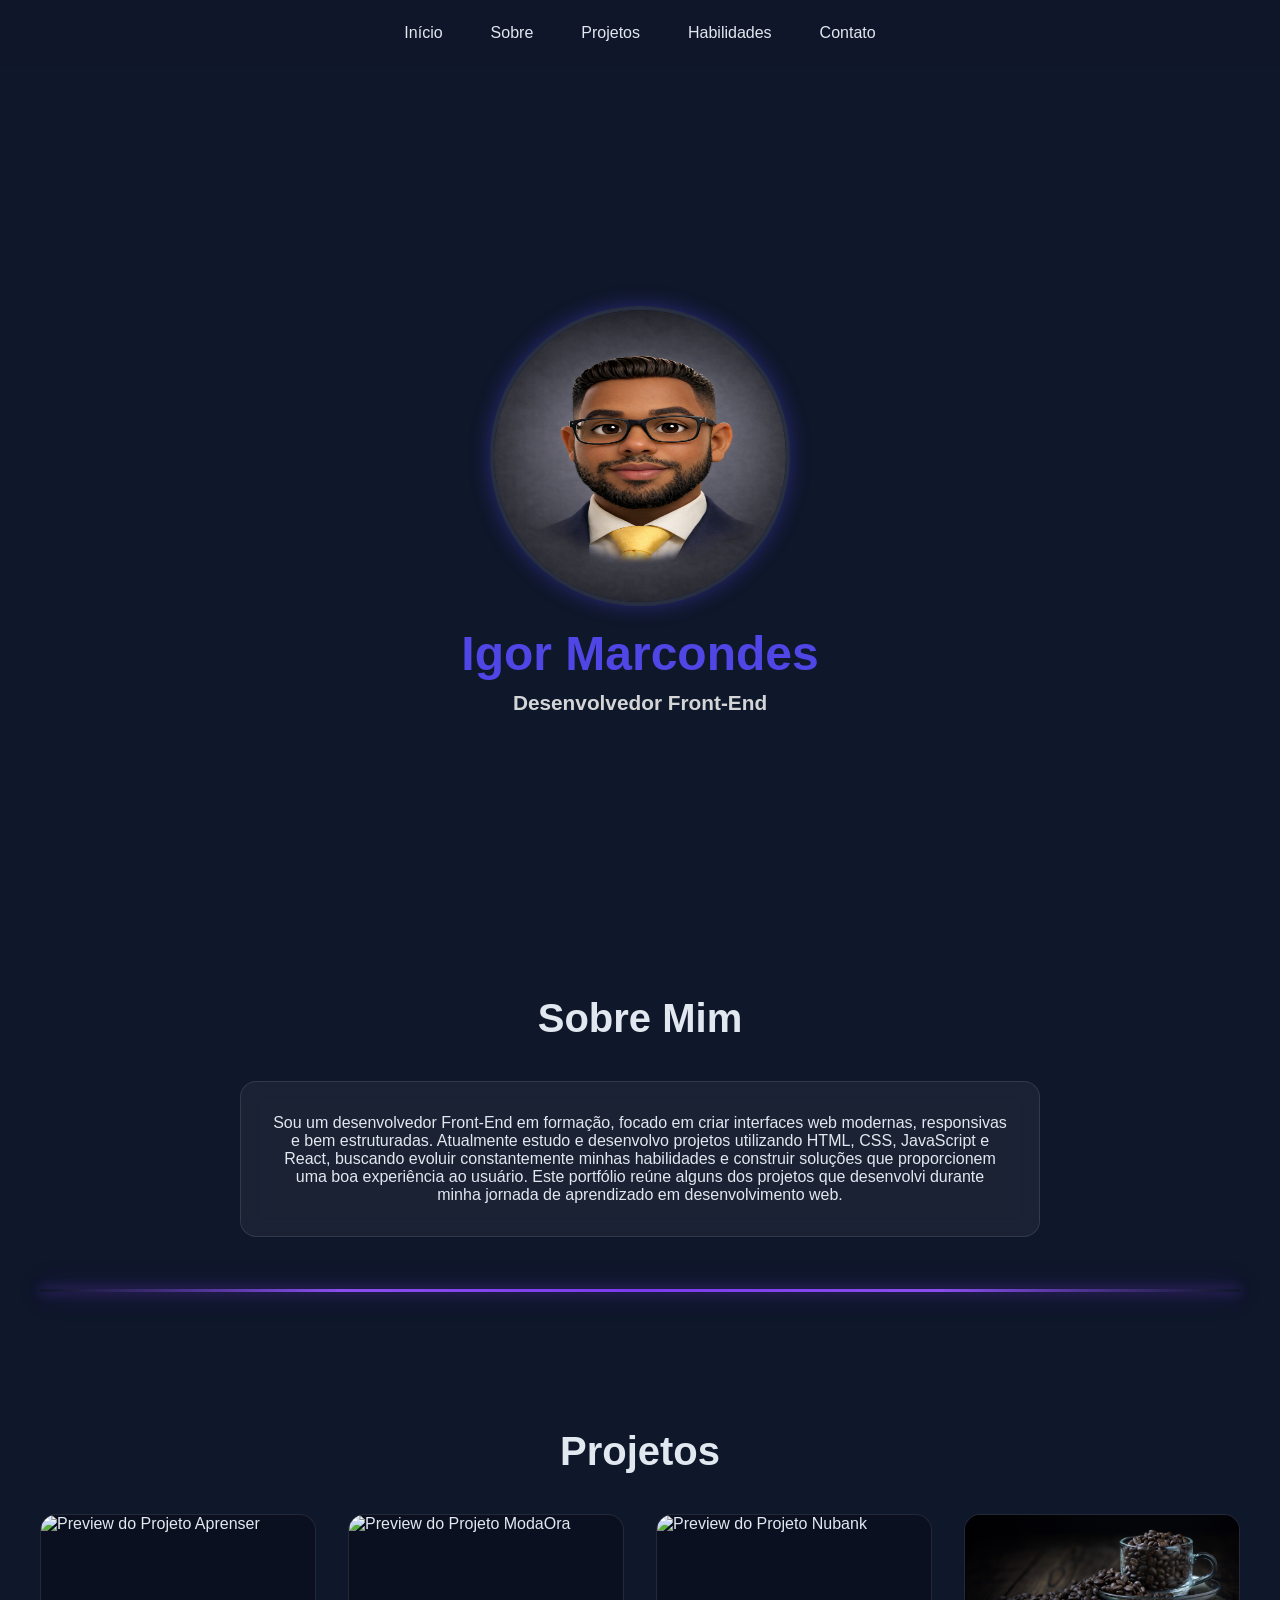
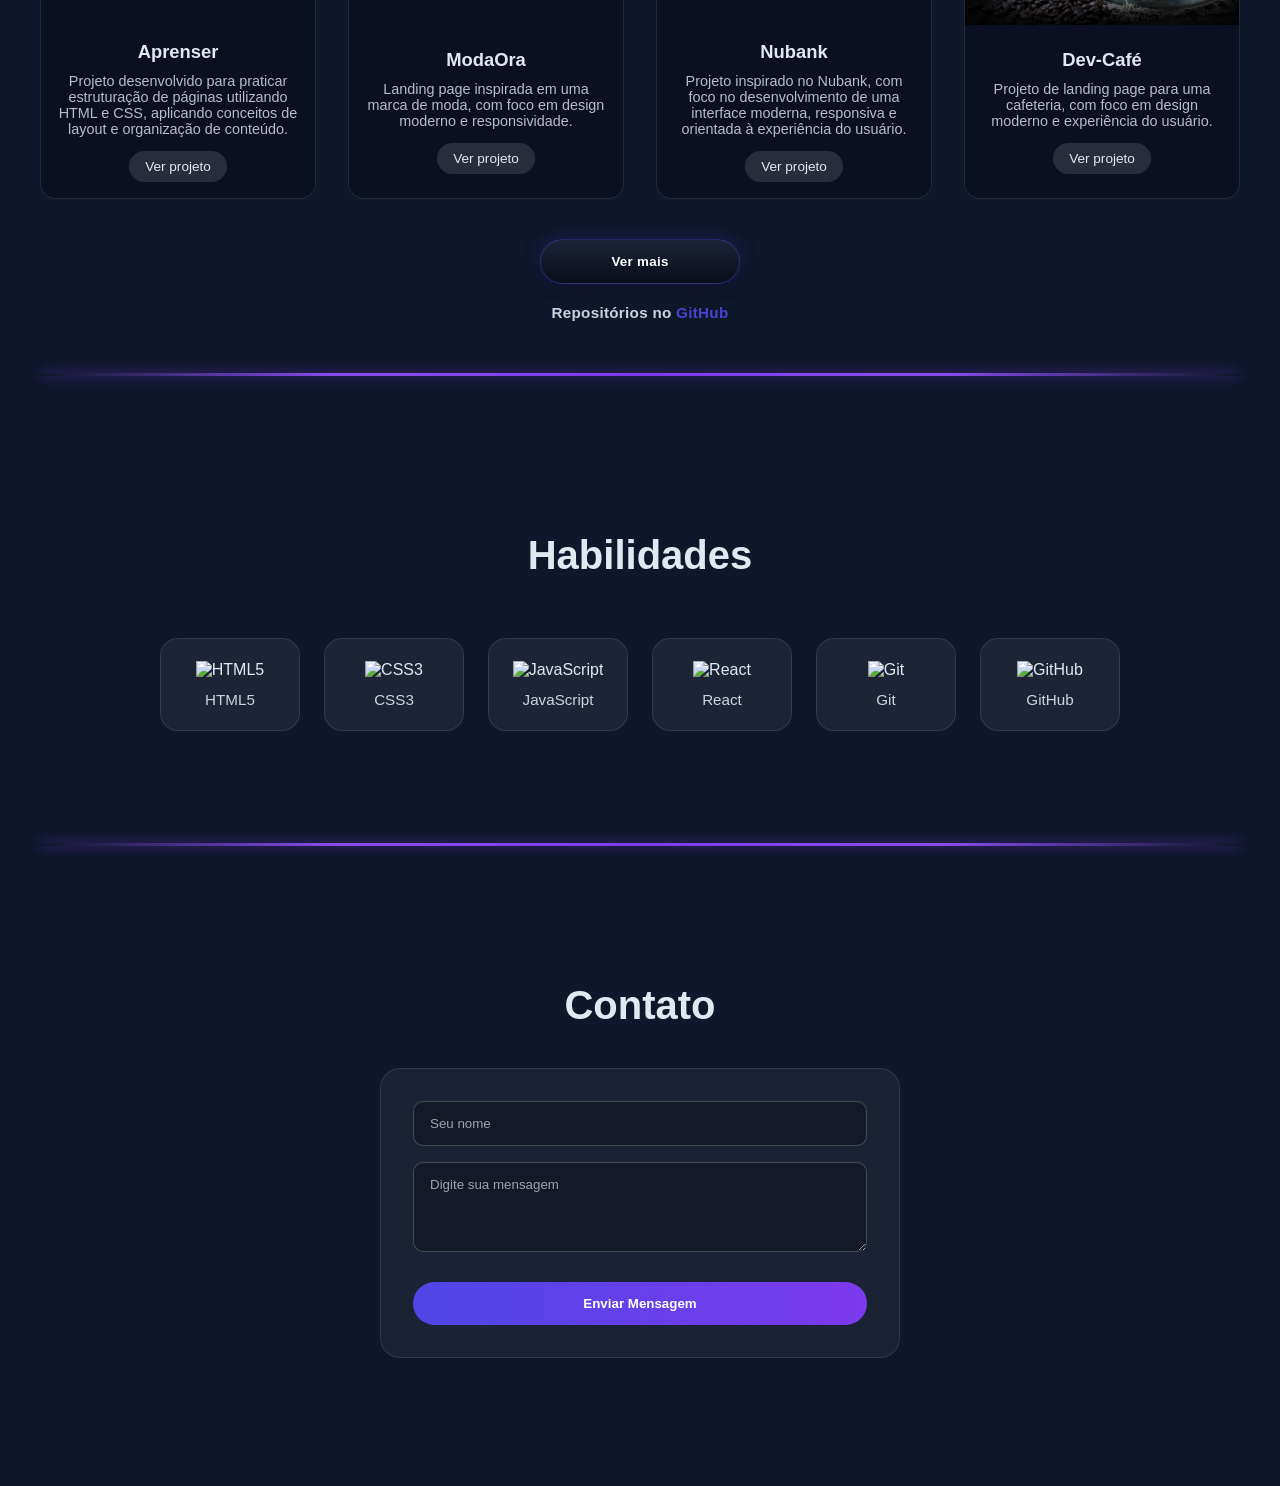
==== commit 0f312f88: "Removendo arquivos desnecessários do projeto flexbox" ====
--- a/index.html
+++ b/index.html
@@ -1,9 +1,5 @@
 <!DOCTYPE html>
-<<<<<<< HEAD
-<html lang="pt-BR">
-=======
 <html lang="pt-br">
->>>>>>> 5c76110c22577f0020f4b0295da4c9970d013d30
 
 <head>
     <meta charset="UTF-8">
@@ -88,7 +84,7 @@
             </a>
 
             <a href="projetos/Dev-cafe/index.html" target="_blank" class="projetos-card projetos-card-link">
-                <img src="assets/img/previewCafe.png" alt="Projeto nossos vlore" class="projeto-img landing">
+                <img src="assets/img/previewCafe.png" alt="Preview do Projeto LandingPage" class="projeto-img landing">
                 <div class="projeto-info">
                     <h3>Dev-Café</h3>
                     <p>Projeto de landing page para uma cafeteria, com foco em design moderno e experiência do usuário.
@@ -183,78 +179,8 @@
         </form>
     </section>
 
-    <script src="assets/js/script.js"></script>
+    <script src="assets/js/script.js" defer></script>
 
-<<<<<<< HEAD
-=======
-            <div class="card-chip"></div>
-
-            <div class="card-number">
-                •••• •••• •••• 5434
-            </div>
-
-            <div class="card-footer">
-                <span class="name">IGOR MARCONDES</span>
-                <span class="brand">Nu</span>
-            </div>
-
-        </div>
-
-        <div class="card-text">
-            <h2>Cartão de crédito Nubank</h2>
-
-            <ul>
-                <li>Zero anuidade, para sempre</li>
-                <li>Programa de pontos e cashback</li>
-                <li>Aceito em milhões de estabelecimentos</li>
-                <li>Bloqueio e desbloqueio pelo app</li>
-            </ul>
-
-            <button class="btn-card">Pedir meu cartão</button>
-        </div>
-    </section>
-
-    <section class="cta">
-        <h2>Pronto para simplificar sua vida financeira?</h2>
-        <p>Abra sua conta em minutos. Sem filas, sem papelada, sem burocracia.</p>
-        <a class="btn-cta" href="#">Abrir sua conta gratis</a>
-    </section>
-
-    <footer>
-        <div class="footer-top">
-            <div class="footer-child">
-                <img src="img/logo.png" alt="logo nubank" class="footer-logo">
-                <p>&copy; 2026 Nu Pagamentos S.A. Todos os direitos reservados.</p>
-            </div>
-
-            <div class="footer-links">
-                <h4>Produtos</h4>
-                <a href="#">Conta digital</a>
-                <a href="#">Cartão de crédito</a>
-                <a href="#">Investimentos</a>
-                <a href="#">Empréstimos</a>
-            </div>
-
-            <div class="footer-links">
-                <h4>Nubank</h4>
-                <a href="#">Sobre Nós</a>
-                <a href="#">Carreiras</a>
-                <a href="#">Imprensa</a>
-                <a href="#">Comunidade</a>
-            </div>
-
-            <div class="footer-links">
-                <h4>Ajuda</h4>
-                <a href="#">Central de ajuda</a>
-                <a href="#">Blog</a>
-                <a href="#">Segurança</a>
-                <a href="#">Contato</a>
-            </div>
-        </div>
-
-        <p class="footer-bottom">&copy; 2026 Nubank - . Todos os direitos reservados.</p>
-    </footer>
->>>>>>> 5c76110c22577f0020f4b0295da4c9970d013d30
 </body>
 
 </html>
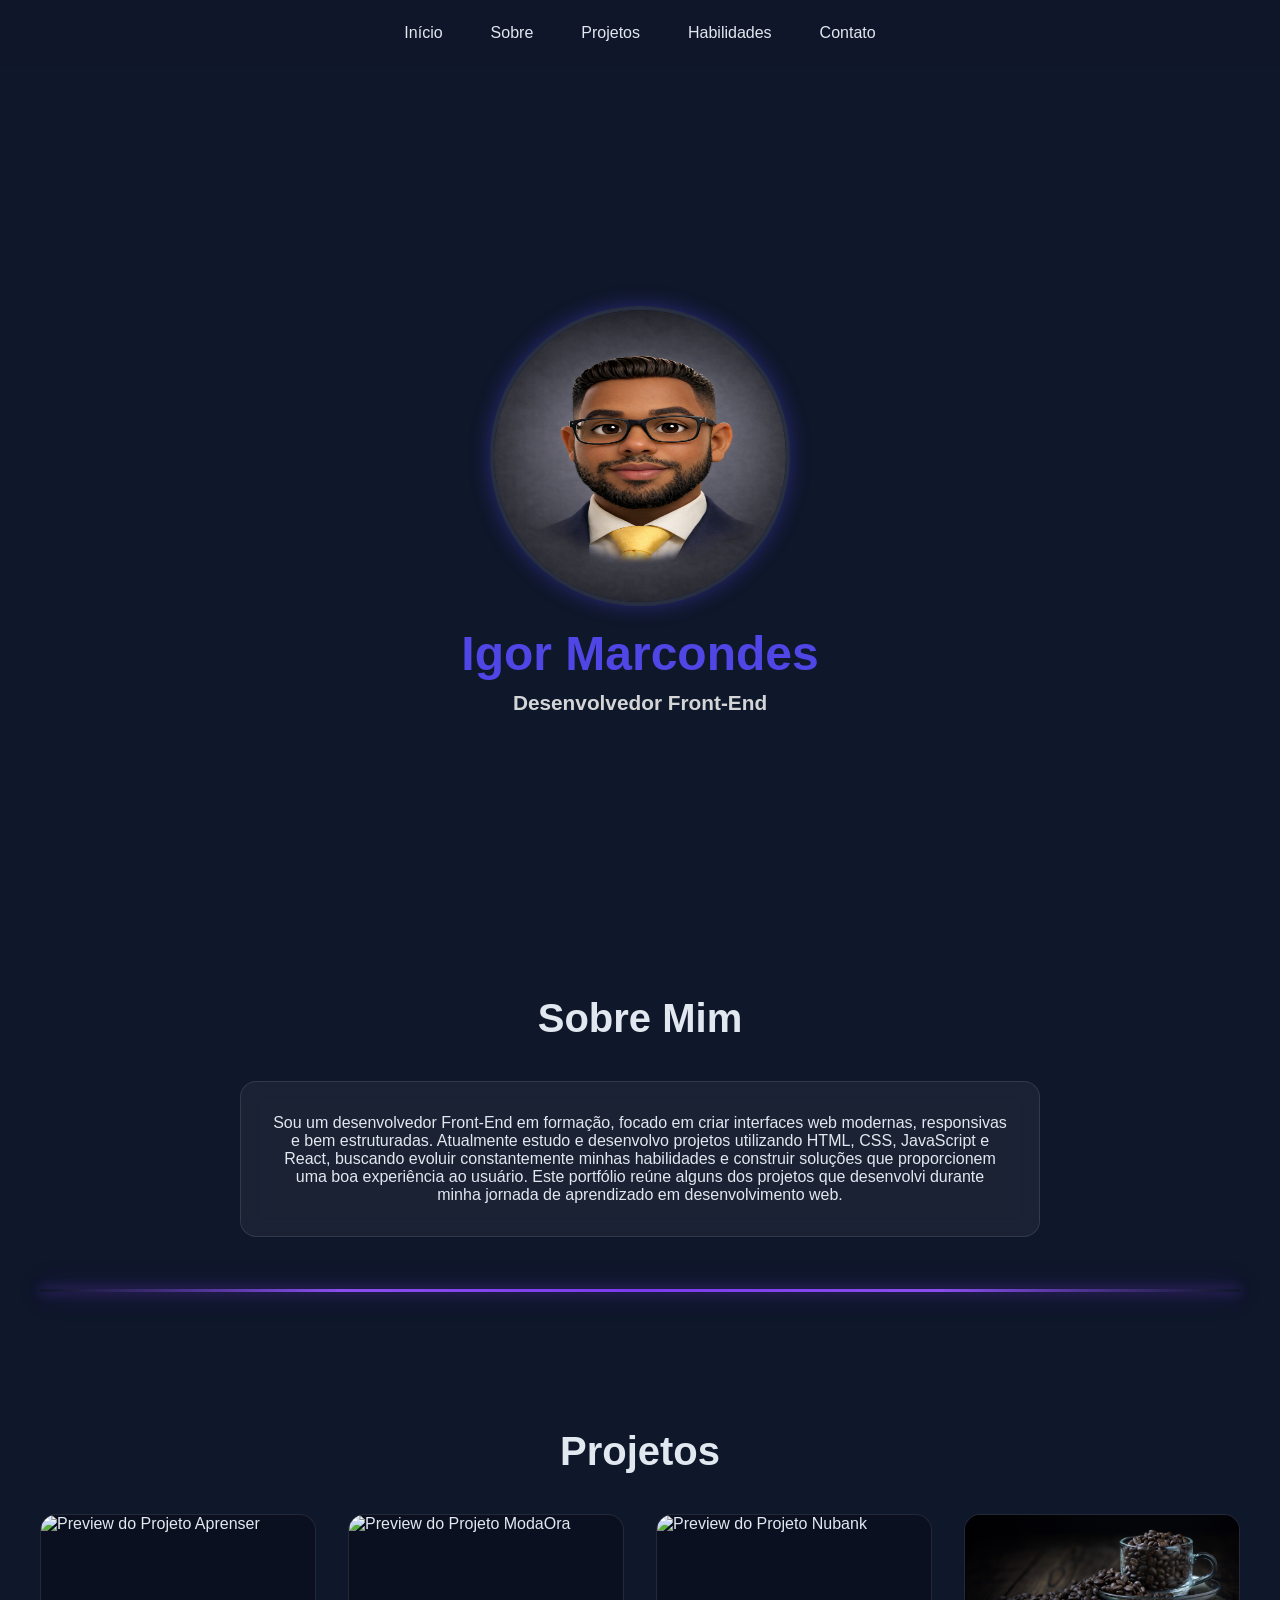
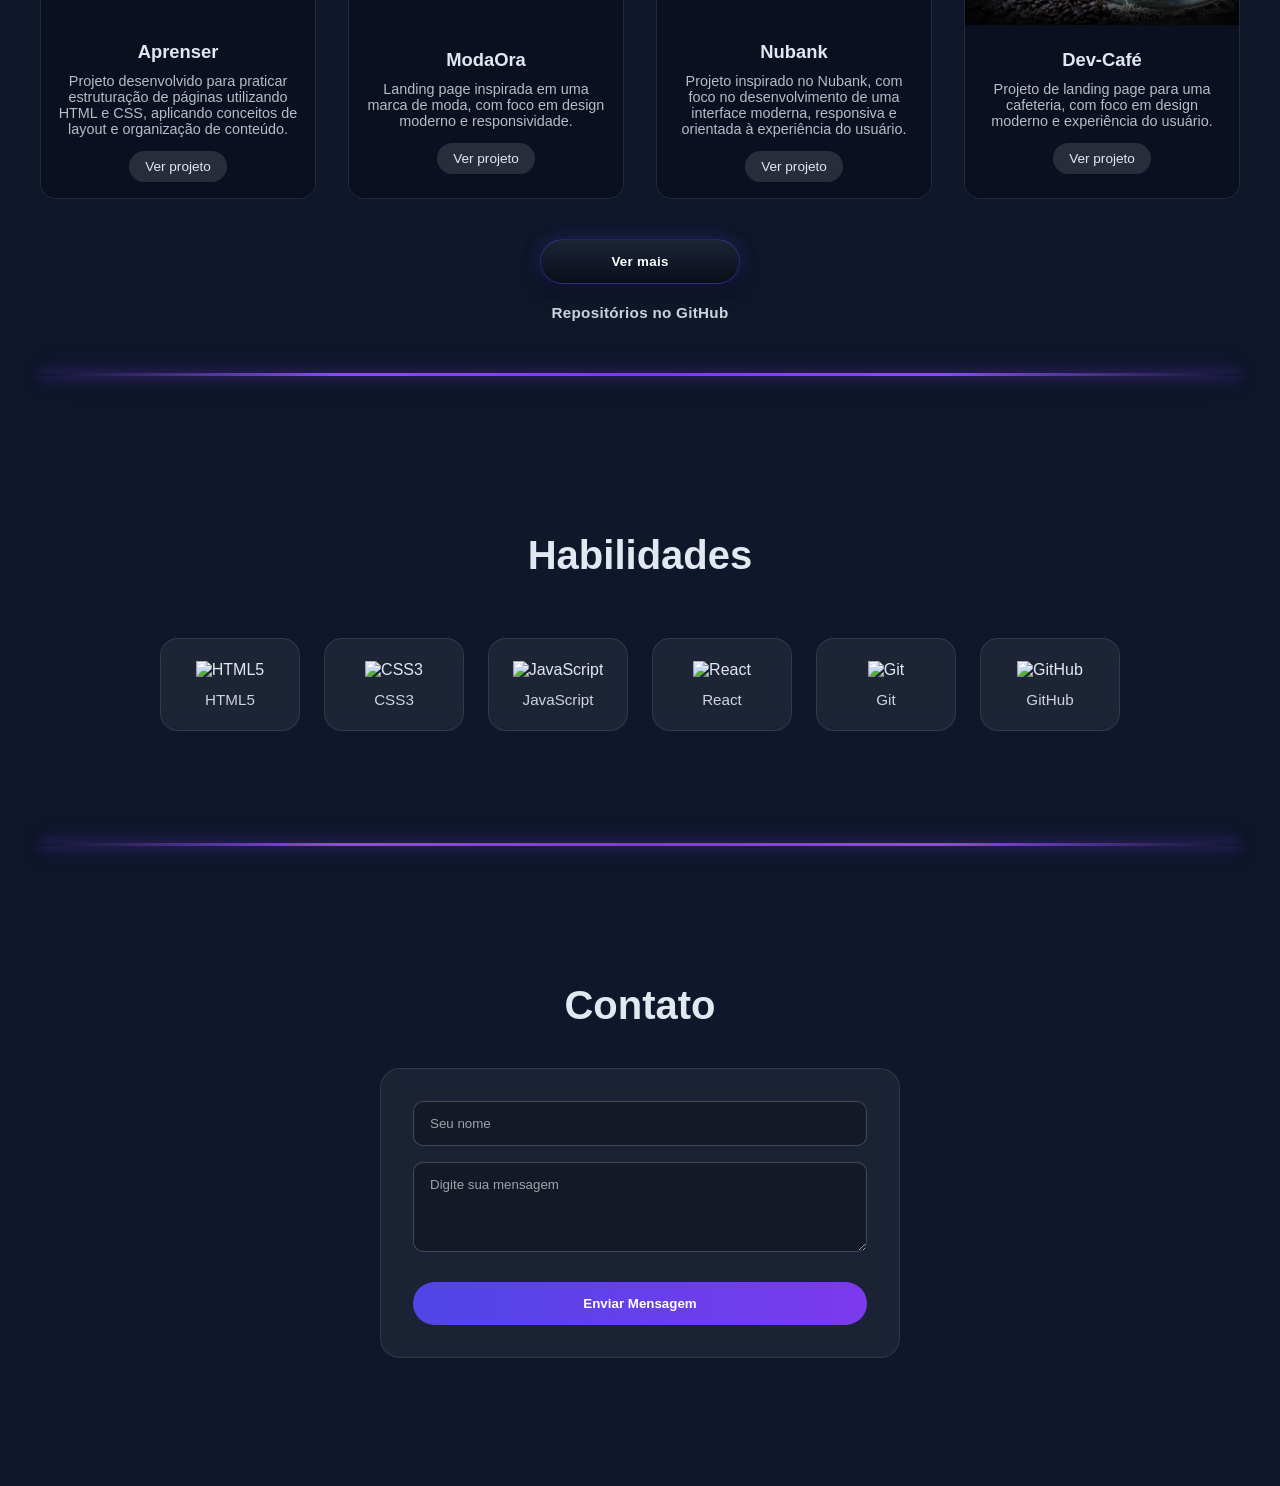
==== commit 524dfb18: "fix: corrige estrutura dos cards de projetos e adiciona classe hidden no projeto Ser Digital" ====
--- a/index.html
+++ b/index.html
@@ -93,10 +93,20 @@
                 </div>
             </a>
 
+            <a href="projetos/ProjetoSerDigital/index.html" target="_blank"
+                class="projetos-card projetos-card-link hidden">
+                <img src="assets/img/previewSerDigital.png" alt="Preview do Projeto Ser Digital"
+                    class="projeto-img landing">
+                <div class="projeto-info">
+                    <h3>Ser Digital</h3>
+                    <p>Projeto de landing page para uma empresa de tecnologia, com foco em design moderno e
+                        experiência do usuário.
+                    </p>
+                    <span class="projeto-botao">Ver projeto</span>
+                </div>
+            </a>
+
             <!-- extras (começam escondidos) -->
-            <div class="projetos-card hidden">
-                <span class="em-breve">EM BREVE</span>
-            </div>
 
             <div class="projetos-card hidden">
                 <span class="em-breve">EM BREVE</span>
--- a/assets/css/style.css
+++ b/assets/css/style.css
@@ -165,9 +165,7 @@
 
 .projetos-card:hover {
     transform: translateY(-5px);
-    box-shadow:
-        inset 0 0 0 1px rgba(255, 255, 255, 0.15),
-        0 10px 30px color-mix(in srgb, var(--secundaria), transparent 55%);
+    box-shadow: 0 10px 30px rgba(124, 58, 237, 0.25);
 }
 
 .projetos-card-link {
@@ -319,12 +317,14 @@
 
 /* ================= REPOSITORIOS GITHUB ================= */
 .ver-mais-texto a {
-    color: var(--primaria);
+    color: var(--claro);
     text-decoration: none;
     font-weight: bold;
+    transition: 0.3s;
 }
 
 .ver-mais-texto a:hover {
+    color: #ffffff;
     text-decoration: underline;
 }
 
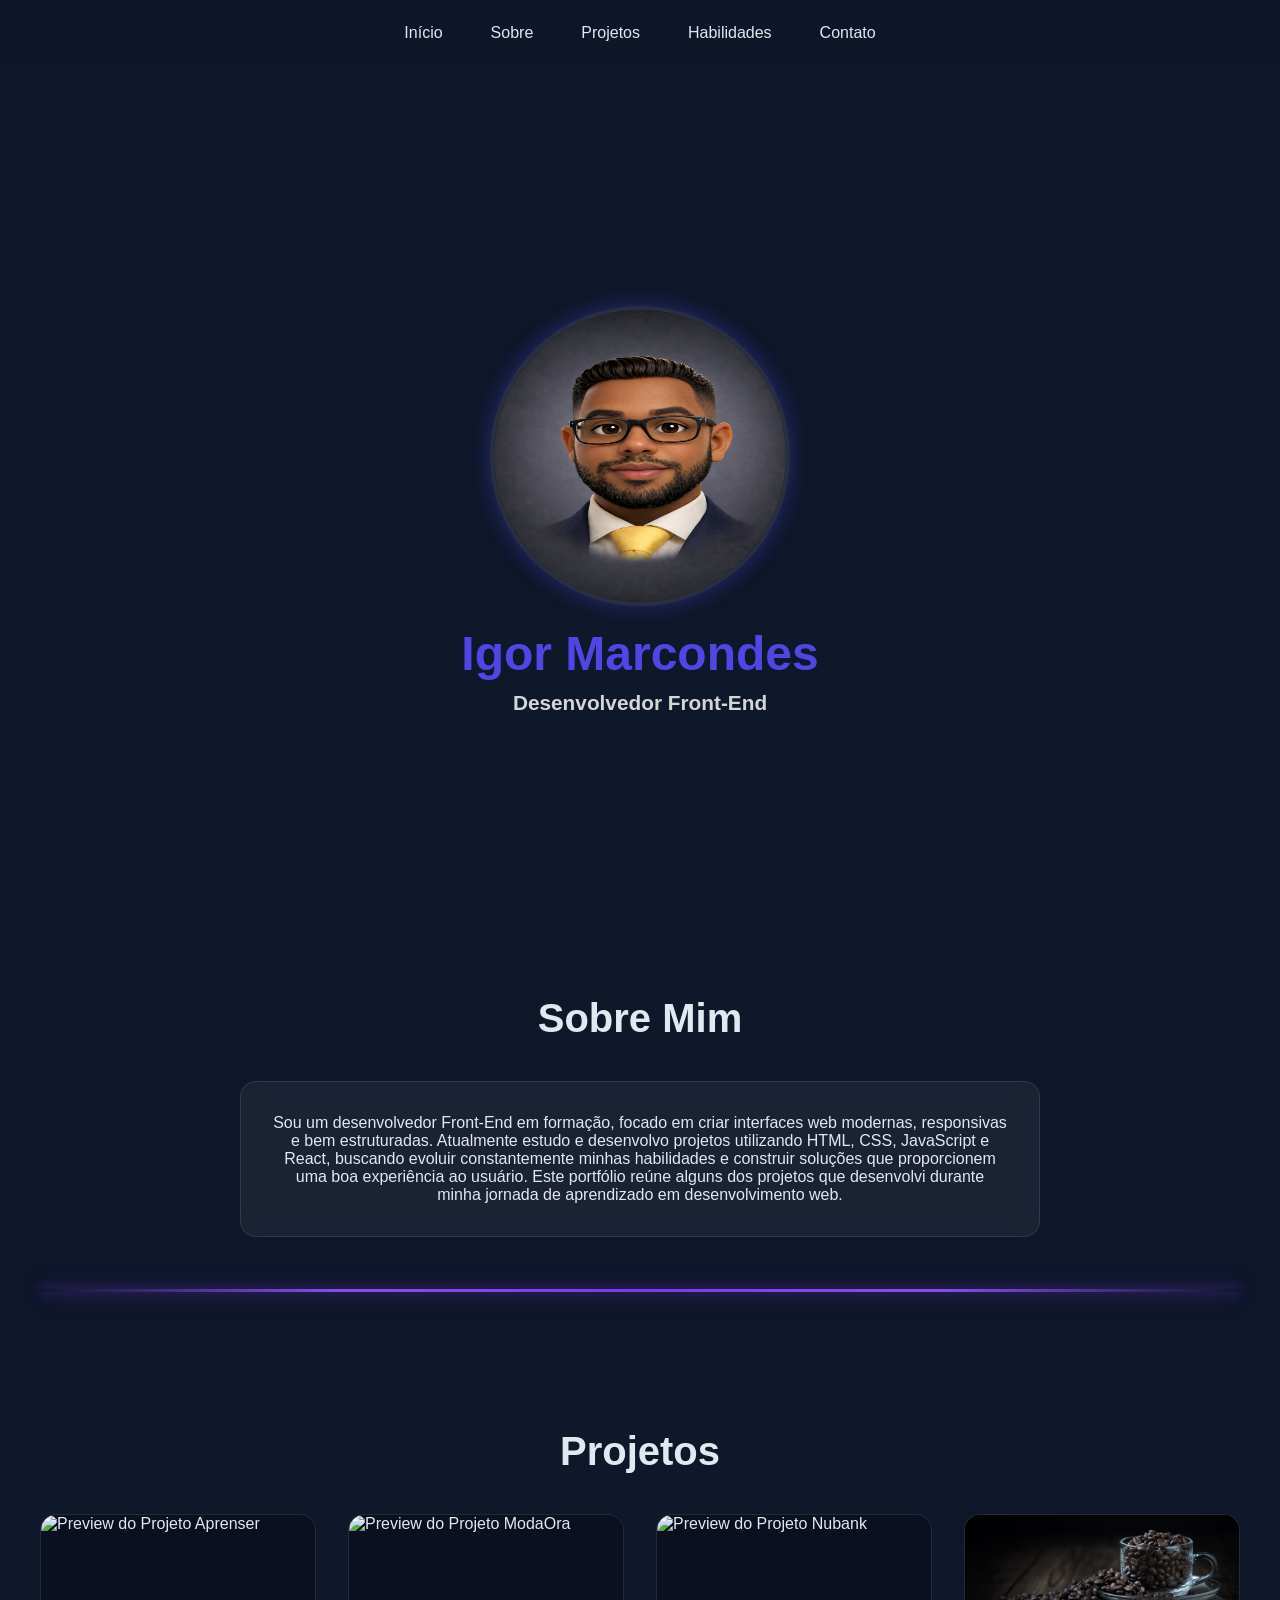
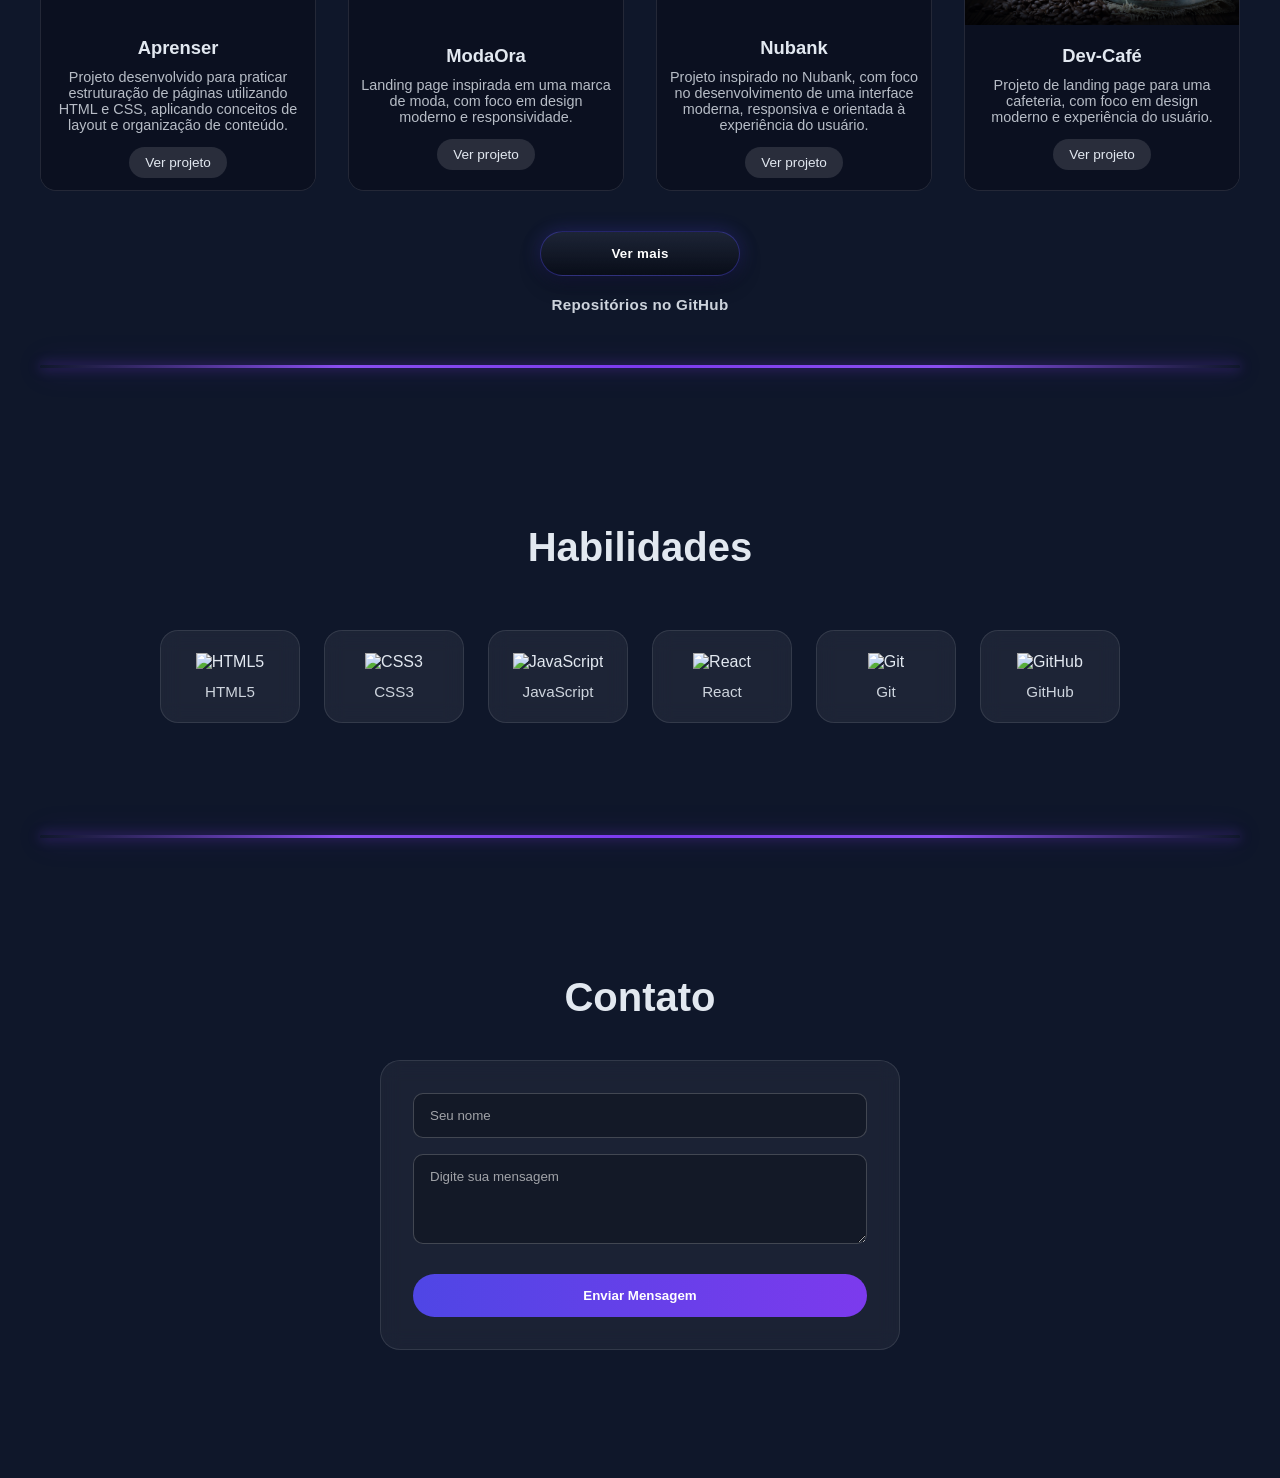
==== commit 48277d2d: "fix: corrige layout e reduz altura dos cards de projetos" ====
--- a/index.html
+++ b/index.html
@@ -106,11 +106,18 @@
                 </div>
             </a>
 
-            <!-- extras (começam escondidos) -->
-
-            <div class="projetos-card hidden">
-                <span class="em-breve">EM BREVE</span>
-            </div>
+            <a href="projetos/Mercadolivre/index.html" target="_blank" class="projetos-card projetos-card-link hidden">
+                <img src="assets/img/previewMercado.png" alt="Preview do Projeto Mercado Livre"
+                    class="projeto-img landing">
+                <div class="projeto-info">
+                    <h3>Mercado Livre</h3>
+                    <p>Projeto inspirado no Mercado Livre, com foco no desenvolvimento de uma interface moderna,
+                        responsiva e
+                        orientada à experiência do usuário.
+                    </p>
+                    <span class="projeto-botao">Ver projeto</span>
+                </div>
+            </a>
 
             <div class="projetos-card hidden">
                 <span class="em-breve">EM BREVE</span>
--- a/assets/css/style.css
+++ b/assets/css/style.css
@@ -154,7 +154,7 @@
     border: 1px solid var(--vidro);
     transition: 0.4s;
 
-    display: flex;
+    display: block;
     align-items: center;
     justify-content: center;
 }
@@ -200,7 +200,7 @@
 
 .projeto-info {
     flex: 1;
-    padding: 16px;
+    padding: 12px;
     background: #0b1020;
 
     display: flex;
